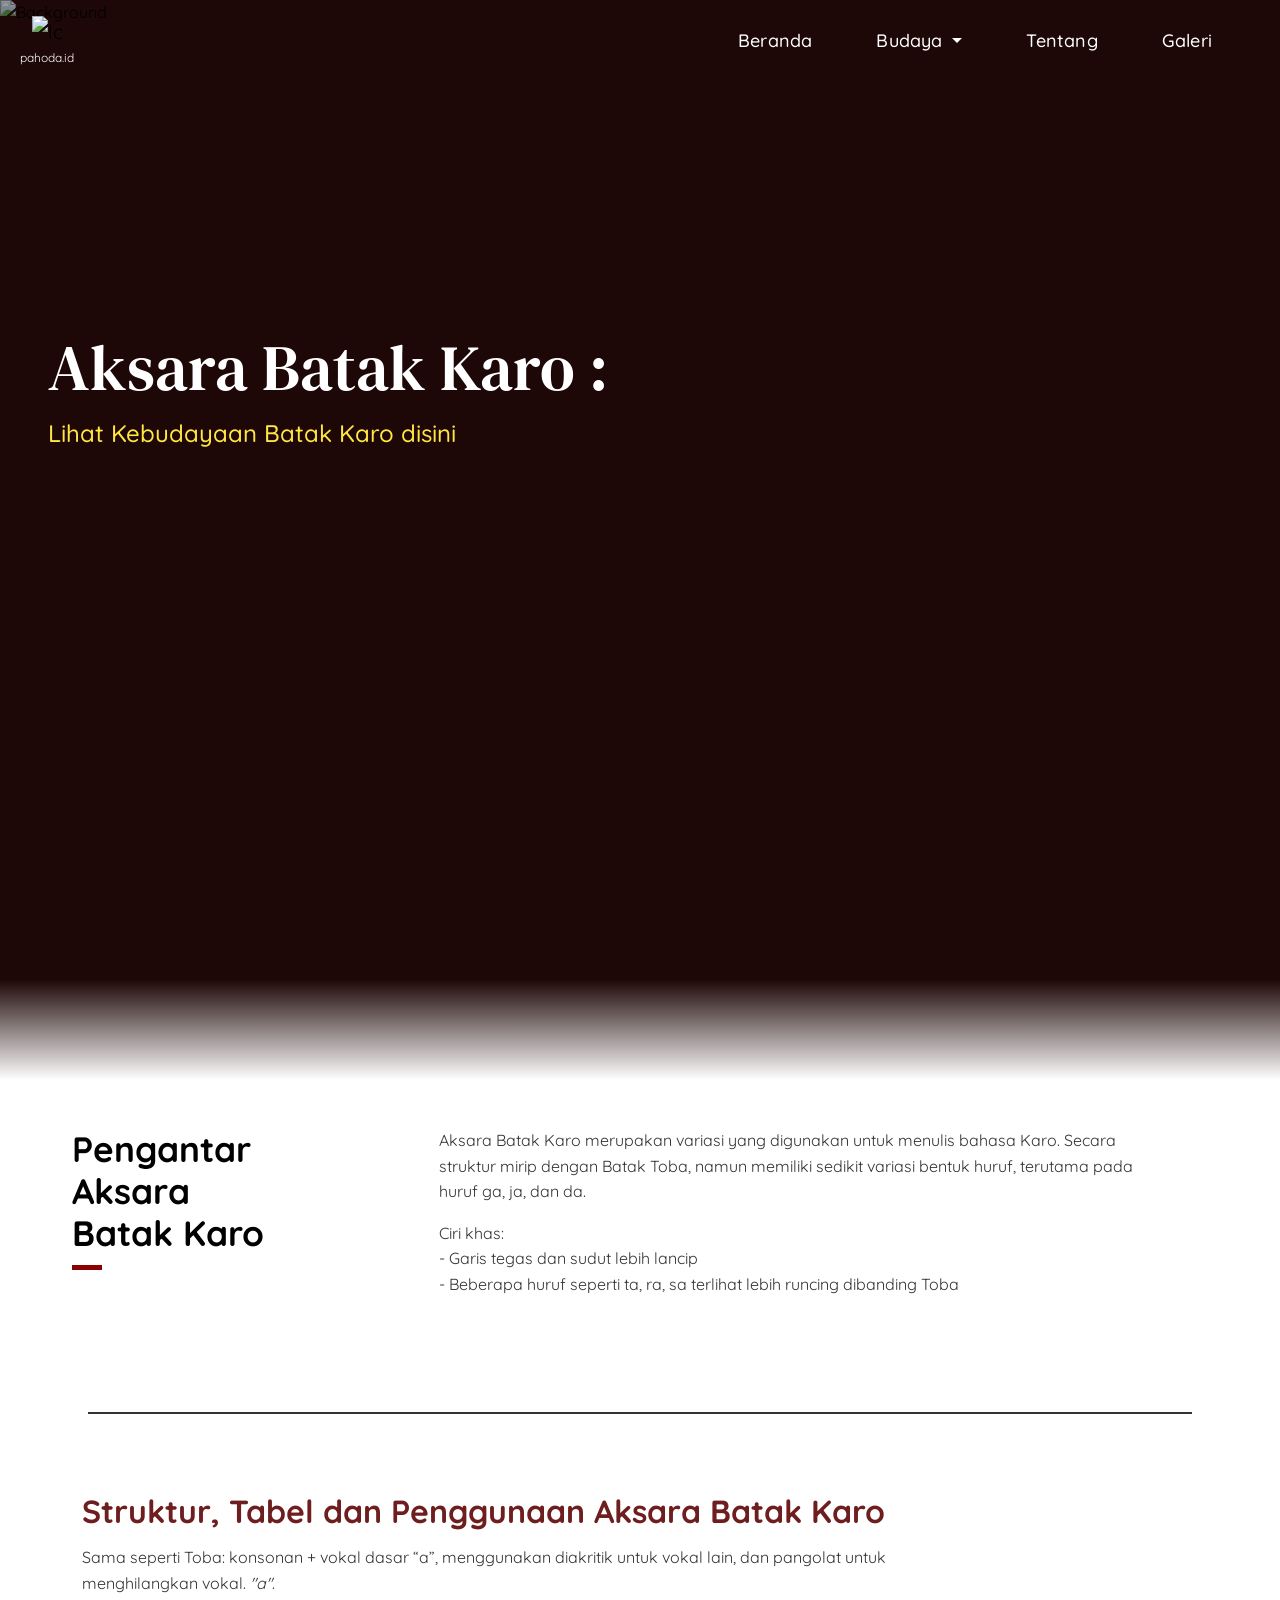
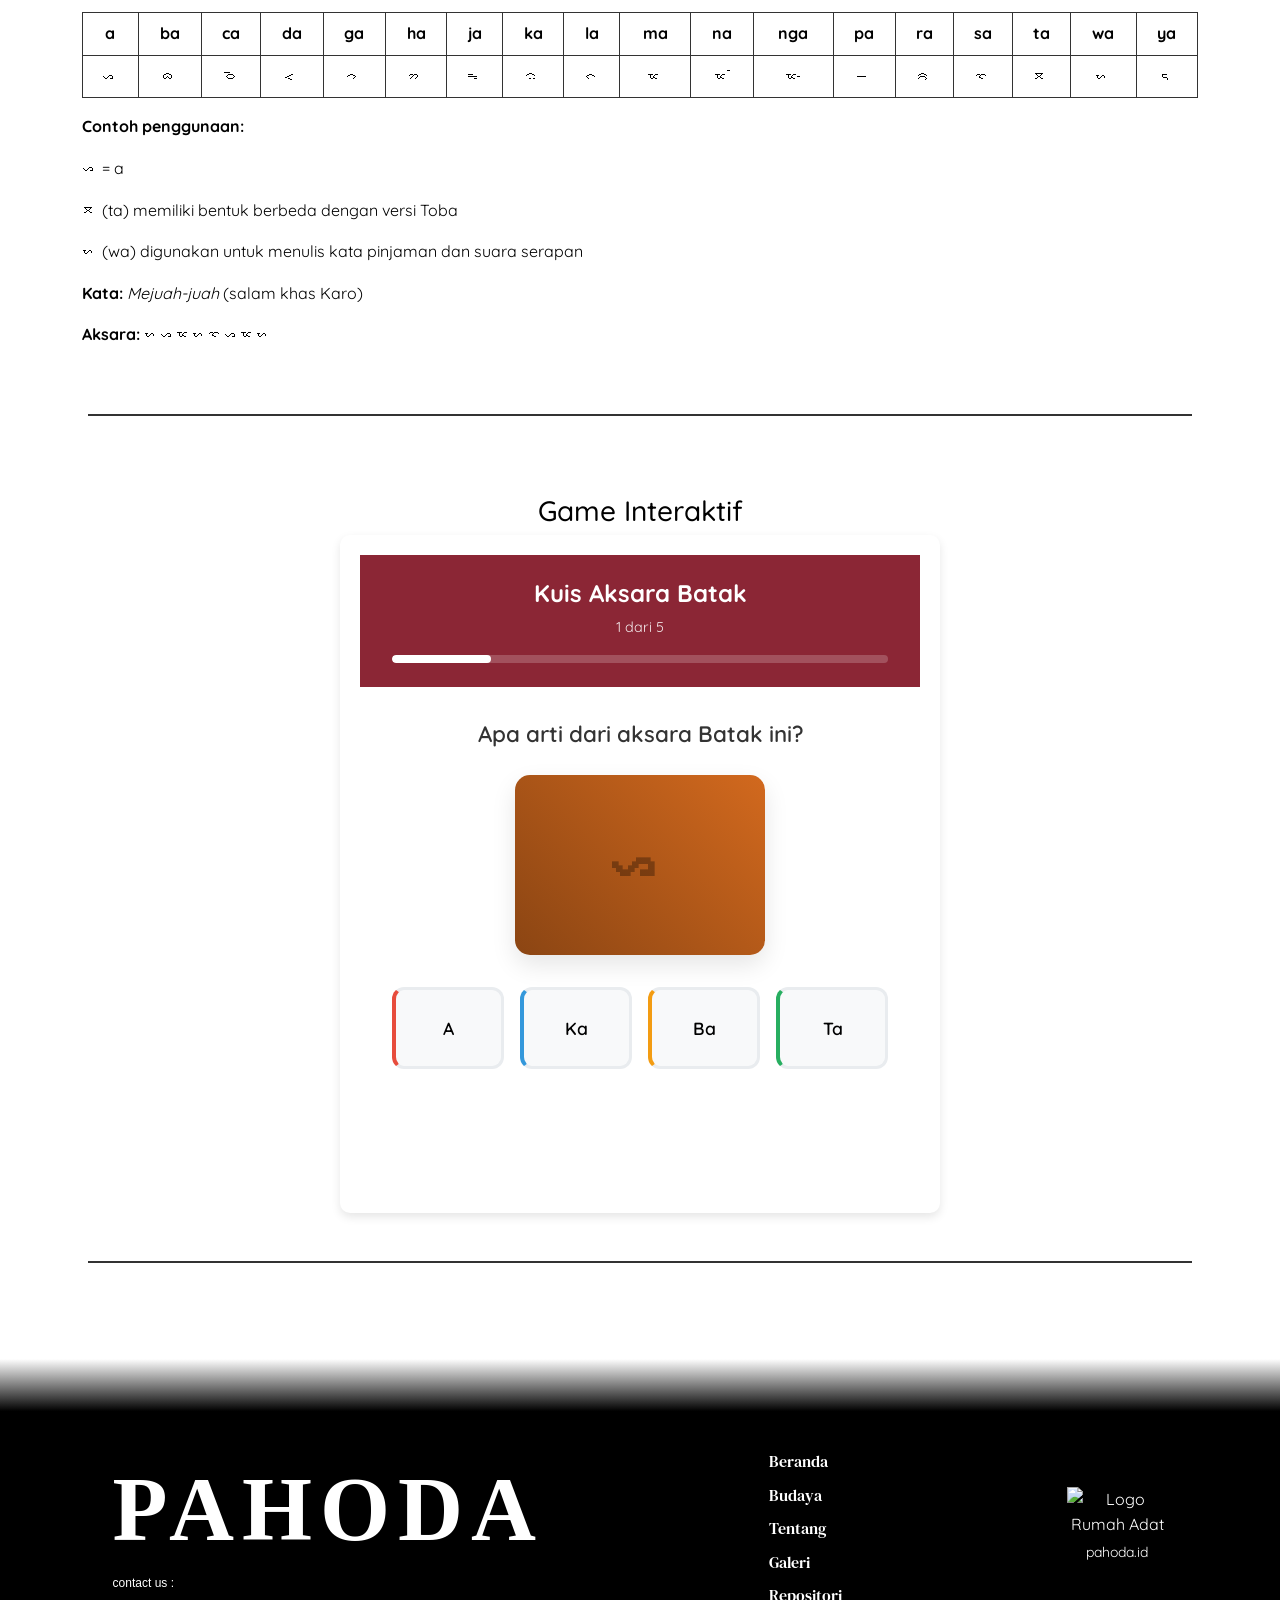
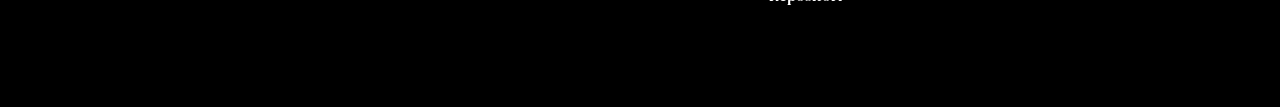
==== aksara_karo.html @ 334c70e6 "first time deploy" ====
<!DOCTYPE html>
<html lang="en">
<head>
    <meta charset="UTF-8">
    <meta name="viewport" content="width=device-width, initial-scale=1.0">
    <title>Document</title>
    <link
        href="https://fonts.googleapis.com/css2?family=DM+Serif+Display:wght@400&family=DM+Serif+Text:wght@400&family=Quicksand:wght@300;400;500;600;700&display=swap"
        rel="stylesheet">
    <link href="https://cdn.jsdelivr.net/npm/bootstrap@5.3.7/dist/css/bootstrap.min.css" rel="stylesheet"
        integrity="sha384-LN+7fdVzj6u52u30Kp6M/trliBMCMKTyK833zpbD+pXdCLuTusPj697FH4R/5mcr" crossorigin="anonymous">
    <link rel="stylesheet" href="https://cdn.jsdelivr.net/npm/bootstrap-icons@1.11.3/font/bootstrap-icons.css">        
    <link rel="stylesheet" href="css/aksara_karo.css" />
    <link rel="stylesheet" href="css/header.css" />
</head>
<body>
    
 <!-- HEADER -->
    <div class="header-section">
        <img src="assets/img/gede_karo.png" alt="Background" class="bg" />
    
        <nav class="navbar navbar-expand-lg fixed-top my-navbar">
            <div class="container-fluid">
                <a class="navbar-brand p-2 d-flex flex-column align-items-center" href="#">
                    <img src="assets/logo1.png" alt="logo" width="30px">
                    <span class="brand-text">pahoda.id</span>
                </a>
                <button class="navbar-toggler" type="button" data-bs-toggle="collapse" data-bs-target="#navbarNavDropdown"
                    aria-controls="navbarNavDropdown" aria-expanded="false" aria-label="Toggle navigation">
                    <span class="navbar-toggler-icon"></span>
                </button>
                <div class="justify-content-end collapse navbar-collapse" id="navbarNavDropdown">
                    <ul class="navbar-nav">
                        <li class="nav-item pe-5">
                            <a class="nav-link" aria-current="page" href="index.html">Beranda</a>
                        </li>
                        <li class="nav-item dropdown pe-5">
                            <a class="nav-link dropdown-toggle" href="#" role="button" data-bs-toggle="dropdown"
                                aria-expanded="false">
                                Budaya
                            </a>
                            <ul class="dropdown-menu">
                                <li><a class="dropdown-item" href="budaya_toba.html">Toba</a></li>
                                <li><a class="dropdown-item" href="#">Karo</a></li>
                                <li><a class="dropdown-item" href="#">Simalungun</a></li>
                                <li><a class="dropdown-item" href="#">Pakpak</a></li>
                                <li><a class="dropdown-item" href="#">Mandailing</a></li>
                            </ul>
                        </li>
                        <li class="nav-item pe-5">
                            <a href="tentang.html" class="nav-link">Tentang</a>
                        </li>
                        <li class="nav-item pe-5">
                            <a href="#" class="nav-link">Galeri</a>
                        </li>
                    </ul>
                </div>
            </div>
        </nav> 
    
        <div class="hero-content ps-5 ">
            <h1>Aksara Batak Karo :</h1>        
            <h4 class="pt-3" style="color: #FFE642;">
                Lihat Kebudayaan Batak Karo disini            </h4>
        </div>
        <div class="gradient-bottom"></div>
    </div>

    <!-- CONTENT -->
     <div class="content-wrapper">
        <!-- PENGANTAR -->
        <section class="batak-section py-5">
            <div class="batak-overlay"></div>
            <div class="container batak-content mx-5 px-4">
                <div class="row justify-content-center g-2">
                    <div class="col-md-4">
                        <h2 class="batak-title">
                        Pengantar<br>
                        Aksara<br>
                        Batak Karo
                        </h2>
                    </div>
                    <div class="col-md-8">
                        <p class="batak-text">
                        Aksara Batak Karo merupakan variasi yang digunakan untuk menulis bahasa Karo. Secara struktur mirip dengan Batak Toba, namun memiliki sedikit variasi bentuk huruf, terutama pada huruf ga, ja, dan da.                         </p>
                        <p class="batak-text">
                        Ciri khas:<br>
                        - Garis tegas dan sudut lebih lancip<br>
                        - Beberapa huruf seperti ta, ra, sa terlihat lebih runcing dibanding Toba                        </p>
                    </div>
                </div>
            </div>
        </section>

        <!--STRUKTUR-->
        <section class="section-batak">
        <div class="section-overlay"></div>
        <div class="container section-content">
            <div class="section-border pb-5"></div>
            <h2 class="section-title">Struktur, Tabel dan Penggunaan Aksara Batak Karo</h2>
            <p class="section-text">
            Sama seperti Toba: konsonan + vokal dasar “a”, menggunakan diakritik untuk vokal lain, dan pangolat untuk menghilangkan vokal. <em>"a"</em>. 
            </p>
            <div class="table-responsive">
        <table class="table table-bordered text-center align-middle mb-3 aksara-table">
            <tr>
            <th>a</th>
            <th>ba</th>
            <th>ca</th>
            <th>da</th>
            <th>ga</th>
            <th>ha</th>
            <th>ja</th>
            <th>ka</th>
            <th>la</th>
            <th>ma</th>
            <th>na</th>
            <th>nga</th>
            <th>pa</th>
            <th>ra</th>
            <th>sa</th>
            <th>ta</th>
            <th>wa</th>
            <th>ya</th>
            </tr>
            <tr>
            <td>ᯀ</td>
            <td>ᯅ</td>
            <td>ᯉ</td>
            <td>ᯑ</td>
            <td>ᯎ</td>
            <td>ᯂ</td>
            <td>ᯓ</td>
            <td>ᯃ</td>
            <td>ᯞ</td>
            <td>ᯔ</td>
            <td>ᯔᯰ</td>
            <td>ᯔ᯳</td>
            <td>ᯇ</td>
            <td>ᯒ</td>
            <td>ᯘ</td>
            <td>ᯖ</td>
            <td>ᯛ</td>
            <td>ᯍ</td>
            </tr>
        </table>
        </div>

        <!-- Keterangan -->
         <div class="col-md-7">
                    <p class="fw-bold">Contoh penggunaan:</p>
        <p>ᯀ = a</p>
        <p>ᯖ (ta) memiliki bentuk berbeda dengan versi Toba</p>
        <p>ᯛ (wa) digunakan untuk menulis kata pinjaman dan suara serapan</p>
        
        <p><strong>Kata:</strong> <em>Mejuah-juah</em> (salam khas Karo)</p>
        <p><strong>Aksara:</strong> ᯛᯀᯔᯛᯘᯀᯔᯛ</p>
    </div>
        </div>
        </section>

     <!-- QUIZ -->
                 <div class="container section-content">
        <div class="section-border pb-5"></div> 
        </div>
        <div>
            <h3 class="text-center">Game Interaktif</h3>
         </div>
         <div class="quiz-container">
        <!-- Quiz Header -->
        <div class="quiz-header">
            <h1 class="quiz-title">Kuis Aksara Batak</h1>
            <div class="question-counter">
                <span id="current-question">1</span> dari <span id="total-questions">5</span>
            </div>
            <div class="quiz-progress">
                <div class="progress-bar" id="progress-bar"></div>
            </div>
        </div>

        <!-- Quiz Content -->
        <div class="quiz-content" id="quiz-content">
            <div class="question-section">
                <h2 class="question-text" id="question-text">Apa arti dari aksara Batak ini?</h2>
                
                <div class="question-image" id="question-image">
                    <!-- Placeholder for Batak script image -->
                    <div class="script-placeholder" id="script-placeholder">ᯀ</div>
                    <!-- Replace with: <img src="path-to-script-image.jpg" alt="Batak Script"> -->
                </div>
            </div>

            <div class="answers-grid" id="answers-grid">
                <!-- Answer options will be populated by JavaScript -->
            </div>

            <div class="next-section" id="next-section">
                <button class="next-btn" id="next-btn">Pertanyaan Selanjutnya</button>
            </div>
        </div>

        <!-- Quiz Complete Screen -->
        <div class="quiz-complete" id="quiz-complete">
            <div class="complete-icon">🎉</div>
            <h2 class="complete-title">Kuis Selesai!</h2>
            <div class="final-score" id="final-score">Skor Anda: 0/5</div>
            <p>Terima kasih telah mengikuti kuis Aksara Batak!</p>
            <br>
            <button class="restart-btn" id="restart-btn">Mulai Lagi</button>
        </div>
    </div>
    <div class="container section-content pt-5">
        <div class="section-border pb-5"></div> 
        </div>
     </div>

     <!-- FOOTER -->
      <footer class="footer mt-5">
    <div class="footer-container">
        <div class="d-flex justify-content-around">
            <div class="footer-left align-self-center">
                <h1 class="footer-title">PAHODA</h1>
                <p class="footer-contact">contact us :</p>
            </div>
            <div class="footer-middle align-self-center">
                <a class="pb-2" href="#">Beranda</a>
                <a class="pb-2" href="#">Budaya</a>
                <a class="pb-2" href="#">Tentang</a>
                <a class="pb-2" href="#">Galeri</a>
                <a class="pb-2" href="#">Repositori</a>
            </div>
            <div class="footer-right align-self-center">
                <img src="assets/logo1.png" alt="Logo Rumah Adat">
                <p>pahoda.id</p>
            </div>
        </div>
    </div>
</footer>

   <script src="https://cdn.jsdelivr.net/npm/bootstrap@5.3.7/dist/js/bootstrap.bundle.min.js"
    integrity="sha384-ndDqU0Gzau9qJ1lfW4pNLlhNTkCfHzAVBReH9diLvGRem5+R9g2FzA8ZGN954O5Q"
    crossorigin="anonymous"></script>

        <script src="js/quiz_karo.js">
    </script>

<script>
    window.addEventListener("scroll", function () {
        const navbar = document.querySelector(".my-navbar");
        if (window.scrollY > 50) {
            navbar.classList.add("scrolled");
        } else {
            navbar.classList.remove("scrolled");
        }
    });

</script> 
</body>
</html>
---- css/aksara_karo.css ----
.batak-content {
      position: relative;
      z-index: 2;
    }

    .batak-title {
      font-weight: 700;
      font-size: 2.2rem;
      line-height: 1.2;
    }

    .batak-title::after {
      content: '';
      display: block;
      width: 30px;
      height: 5px;
      background-color: #8B0000; /* warna merah tua seperti contoh */
      margin-top: 10px;
    }

    .batak-text {
      font-size: 1rem;
      color: #333;
    }

    /* STRUKTUR */
    /* garis atas dengan jarak kiri-kanan */
    .section-border {
      border-top: 2px solid #333;
      max-width: 99%; /* jarak kiri-kanan */
      margin: 0 auto 30px auto; /* tengah + jarak bawah */
    }

    .section-content {
      position: relative;
      z-index: 2;
    }

    .section-title {
      font-weight: 700;
      font-size: 2rem;
      color: #6E1E1E;
      margin-bottom: 15px;
    }

    .section-text {
      font-size: 1rem;
      color: #333;
      max-width: 900px;
    }

    /* TABEL */
    .section-batak {
      position: relative;
      padding: 50px 0;
    }

    .section-content {
      position: relative;
      z-index: 2;
    }

    .tabel-title {
    display: flex;
    align-items: center;
    font-weight: bold;
    }

    .tabel-title::after {
    content: "";
    flex: 1; /* memanjang */
    height: 2px; /* tebal garis */
    background-color: black; /* warna garis */
    margin-left: 10px; /* jarak teks ke garis */
    }

    .aksara-card {
      background: white;
      border-radius: 8px;
      box-shadow: 0 2px 10px rgba(0,0,0,0.1);
      padding: 20px;
    }

    .table td, .table th {
      vertical-align: middle;
      text-align: center;
      border: 1px solid #333;
    }

    .table thead th {
      background-color: #f8f9fa;
      font-weight: 700;
    }

    .example-text {
      margin-top: 15px;
    }

    /* QUIZ */

    .quiz-container {
    max-width: 600px; /* biar nggak terlalu melebar */
    margin: 0 auto;   /* center horizontal */
    background: #fff; /* opsional */
    padding: 20px;
    border-radius: 10px;
    box-shadow: 0 4px 10px rgba(0,0,0,0.1);
    }

        /* Quiz Header */
        .quiz-header {
            background: #8B2635;
            color: white;
            padding: 1.5rem 2rem;
            text-align: center;
            position: relative;
        }

        .quiz-title {
            font-size: 1.5rem;
            font-weight: bold;
            margin-bottom: 0.5rem;
        }

        .quiz-progress {
            background: rgba(255, 255, 255, 0.2);
            height: 8px;
            border-radius: 4px;
            overflow: hidden;
            margin-top: 1rem;
        }

        .progress-bar {
            background: white;
            height: 100%;
            border-radius: 4px;
            transition: width 0.3s ease;
            width: 0%;
        }

        .question-counter {
            font-size: 0.9rem;
            opacity: 0.9;
        }

        /* Quiz Content */
        .quiz-content {
            padding: 2rem;
        }

        .question-section {
            text-align: center;
            margin-bottom: 2rem;
        }

        .question-text {
            font-size: 1.4rem;
            font-weight: 600;
            color: #333;
            margin-bottom: 1.5rem;
            line-height: 1.4;
        }

        .question-image {
            width: 250px;
            height: 180px;
            margin: 0 auto 2rem;
            border-radius: 15px;
            overflow: hidden;
            box-shadow: 0 10px 25px rgba(0, 0, 0, 0.1);
            background: linear-gradient(45deg, #8B4513, #D2691E);
            display: flex;
            align-items: center;
            justify-content: center;
            position: relative;
        }

        .question-image img {
            width: 100%;
            height: 100%;
            object-fit: cover;
        }

        /* Placeholder for Batak script */
        .script-placeholder {
            font-size: 4rem;
            color: rgba(0, 0, 0, 0.3);
            font-weight: bold;
        }

        /* Answer Options - HORIZONTAL LAYOUT LIKE QUIZIZZ */
        .answers-grid {
            display: grid;
            grid-template-columns: repeat(4, 1fr);
            gap: 1rem;
            margin-bottom: 2rem;
            max-width: 800px;
            margin-left: auto;
            margin-right: auto;
        }

        .answer-option {
            background: #f8f9fa;
            border: 3px solid #e9ecef;
            border-radius: 12px;
            padding: 1.5rem 1rem;
            font-size: 1.1rem;
            font-weight: 600;
            cursor: pointer;
            transition: all 0.3s ease;
            text-align: center;
            position: relative;
            overflow: hidden;
            min-height: 80px;
            display: flex;
            align-items: center;
            justify-content: center;
        }

        .answer-option:hover {
            border-color: #8B2635;
            background: #f1f3f4;
            transform: translateY(-3px);
            box-shadow: 0 8px 20px rgba(0, 0, 0, 0.15);
        }

        .answer-option.correct {
            background: #d4edda;
            border-color: #28a745;
            color: #155724;
            animation: correctPulse 0.6s ease;
        }

        .answer-option.incorrect {
            background: #f8d7da;
            border-color: #dc3545;
            color: #721c24;
            animation: incorrectShake 0.6s ease;
        }

        .answer-option.disabled {
            cursor: not-allowed;
        }

        /* Animations */
        @keyframes correctPulse {
            0% { transform: scale(1); }
            50% { transform: scale(1.05); }
            100% { transform: scale(1); }
        }

        @keyframes incorrectShake {
            0%, 100% { transform: translateX(0); }
            25% { transform: translateX(-5px); }
            75% { transform: translateX(5px); }
        }

        /* Result Icons */
        .result-icon {
            position: absolute;
            top: 8px;
            right: 12px;
            font-size: 1.5rem;
            opacity: 0;
            transition: opacity 0.3s ease;
        }

        .answer-option.correct .result-icon,
        .answer-option.incorrect .result-icon {
            opacity: 1;
        }

        /* Next Button */
        .next-section {
            text-align: center;
            opacity: 0;
            transition: opacity 0.3s ease;
        }

        .next-section.show {
            opacity: 1;
        }

        .next-btn {
            background: #8B2635;
            color: white;
            border: none;
            padding: 1rem 2.5rem;
            border-radius: 25px;
            font-size: 1.1rem;
            font-weight: 600;
            cursor: pointer;
            transition: all 0.3s ease;
        }

        .next-btn:hover {
            background: #6B1E2A;
            transform: translateY(-2px);
            box-shadow: 0 5px 15px rgba(139, 38, 53, 0.3);
        }

        /* Quiz Complete */
        .quiz-complete {
            text-align: center;
            padding: 2rem;
            display: none;
        }

        .quiz-complete.show {
            display: block;
        }

        .complete-icon {
            font-size: 4rem;
            margin-bottom: 1rem;
        }

        .complete-title {
            font-size: 2rem;
            font-weight: bold;
            color: #333;
            margin-bottom: 1rem;
        }

        .final-score {
            font-size: 1.5rem;
            color: #8B2635;
            font-weight: 600;
            margin-bottom: 2rem;
        }

        .restart-btn {
            background: #28a745;
            color: white;
            border: none;
            padding: 1rem 2rem;
            border-radius: 25px;
            font-size: 1rem;
            font-weight: 600;
            cursor: pointer;
            transition: all 0.3s ease;
        }

        .restart-btn:hover {
            background: #218838;
            transform: translateY(-2px);
        }

        /* Responsive Design */
        @media (max-width: 768px) {
            .quiz-container {
                margin: 1rem;
            }

            .quiz-content {
                padding: 1.5rem;
            }

            /* Stack answers vertically on mobile */
            .answers-grid {
                grid-template-columns: repeat(2, 1fr);
                gap: 0.8rem;
            }

            .question-text {
                font-size: 1.2rem;
            }

            .answer-option {
                padding: 1.2rem 0.8rem;
                font-size: 1rem;
                min-height: 70px;
            }

            .question-image {
                width: 200px;
                height: 150px;
            }

            .script-placeholder {
                font-size: 3rem;
            }
        }

        @media (max-width: 480px) {
            /* Single column on very small screens */
            .answers-grid {
                grid-template-columns: 1fr;
                gap: 0.8rem;
            }

            .answer-option {
                min-height: 60px;
                padding: 1rem;
            }

            .question-image {
                width: 180px;
                height: 130px;
            }

            .script-placeholder {
                font-size: 2.5rem;
            }
        }

        /* Animation for question transitions */
        .quiz-content.fade-out {
            opacity: 0;
            transform: translateX(-20px);
            transition: all 0.3s ease;
        }

        .quiz-content.fade-in {
            opacity: 1;
            transform: translateX(0);
            transition: all 0.3s ease;
        }

        /* Quizizz-style color coding for options */
        .answer-option:nth-child(1) {
            border-left: 4px solid #e74c3c;
        }

        .answer-option:nth-child(2) {
            border-left: 4px solid #3498db;
        }

        .answer-option:nth-child(3) {
            border-left: 4px solid #f39c12;
        }

        .answer-option:nth-child(4) {
            border-left: 4px solid #27ae60;
        }

        .answer-option:nth-child(1):hover {
            border-left-color: #c0392b;
        }

        .answer-option:nth-child(2):hover {
            border-left-color: #2980b9;
        }

        .answer-option:nth-child(3):hover {
            border-left-color: #e67e22;
        }

        .answer-option:nth-child(4):hover {
            border-left-color: #229954;
        }
---- css/header.css ----
:root {
	--black: #000000;
	--white: #ffffff;
	--gold: #ffe541;
	--dark-brown: #320b0b;
	--red-brown: #520000;
	--font-serif-display: "DM Serif Display", serif;
	--font-serif-text: "DM Serif Text", serif;
	--font-quicksand: "Quicksand", sans-serif;
}

* {
	box-sizing: border-box;
}

body {
	margin: 0;
	font-family: var(--font-quicksand);
	/* background-color: var(--white); */
	color: var(--black);
	line-height: 1.6;
}

.content-wrapper {
	position: relative;
}

.content-wrapper::before {
	content: "";
	position: absolute;
	inset: 0; /* top:0, right:0, bottom:0, left:0 */
	background-image: url("/assets/img/3.jpg");
	background-repeat: repeat; /* biar motifnya nyambung */
	background-size: auto; /* atau 'contain' kalau mau skalanya fix */
	opacity: 0.08; /* transparansi */
	z-index: -1; /* di bawah konten */
}

/* HEADER SECTION */
.header-section {
	position: relative;
	width: 100%;
	height: 120vh;
	background-color: var(--dark-brown);
	overflow: hidden;
}

.header-section img.bg {
	position: absolute;
	inset: 0;
	width: 100%;
	height: 100%;
	object-fit: cover;
	z-index: 0;
}

/* Overlay hitam transparan */
.header-section::after {
	content: "";
	position: absolute;
	inset: 0;
	background: rgba(0, 0, 0, 0.4); /* 0.4 = agak gelap */
	z-index: 1;
}

.my-navbar {
	background-color: transparent;
	transition: background-color 0.3s ease, backdrop-filter 0.3s ease;
}

.my-navbar.scrolled {
	background-color: rgba(74, 43, 30, 0.7); /* putih transparan */
	backdrop-filter: blur(10px); /* efek blur belakang */
	-webkit-backdrop-filter: blur(10px); /* untuk Safari */
	box-shadow: 0 2px 5px rgba(0, 0, 0, 0.1);
}

.brand-text {
	font-size: 12px;
	color: white;
}

.navbar-nav .nav-link {
	color: white;
	font-size: 18px;
	font-family: var(--font-quicksand);
	font-weight: 500;
	cursor: pointer;
	text-decoration: none;
	letter-spacing: 0.2px;
	transition: opacity 0.3s ease;
}

.my-navbar.scrolled .nav-link {
	color: white;
}

.nav-link:hover {
	opacity: 0.8;
}

.my-navbar .nav-link:focus,
.my-navbar .nav-link:active,
.my-navbar .nav-link.show {
	color: white !important;
}

.hero-content {
	position: absolute;
	top: 37vh;
	z-index: 2;
	color: white;
	max-width: 700px;
}

.hero-content h1 {
	font-size: 64px;
	font-family: var(--font-serif-text);
	font-weight: 400;
	margin: 0;
	line-height: 1.1;
}

.hero-content h2 {
	font-size: 32px;
	font-family: var(--font-serif-text);
	font-weight: 400;
	color: white;
	margin: 16px 0 24px 0;
	line-height: 1.2;
}

.hero-description {
	font-size: 14px;
	font-family: var(--font-quicksand);
	font-weight: 400;
	line-height: 1.7;
	margin: 0;
	opacity: 0.95;
}

.gradient-bottom {
	position: absolute;
	bottom: 0;
	left: 0;
	width: 100%;
	height: 100px;
	background: linear-gradient(to bottom, rgba(255, 255, 255, 0) 0%, white 100%);
	z-index: 2; /* pastikan di atas gambar */
}

/* FOOTER SECTION */
.footer {
	background: linear-gradient(to bottom, #ffffff 0%, #000000 15%);
	padding: 40px 0;
}

.footer-container {
	/* display: flex;
  justify-content: space-between;
  align-items: flex-start;
  max-width: 1000px; */
	margin: auto;
	padding: 50px 0;
	color: white;
}

.footer-left {
	text-align: left;
}

.footer-title {
	font-size: 90px;
	font-family: "Times New Roman", serif;
	font-weight: bold;
	letter-spacing: 8px;
	margin: 0 0 10px;
}

.footer-contact {
	font-size: 12px;
	font-family: Arial, sans-serif;
}

.footer-middle {
	display: flex;
	flex-direction: column;
	/* gap: 10px; */
}

.footer-middle a {
	color: white;
	text-decoration: none;
	font-family: var(--font-serif-text), sans-serif;
}

.footer-middle a:hover {
	text-decoration: underline;
}

.footer-right {
	text-align: center;
}

.footer-right img {
	max-width: 100px;
	width: 100%;
	display: block;
	margin: auto;
}

.footer-right p {
	margin-top: 3px;
	font-size: 14px;
}
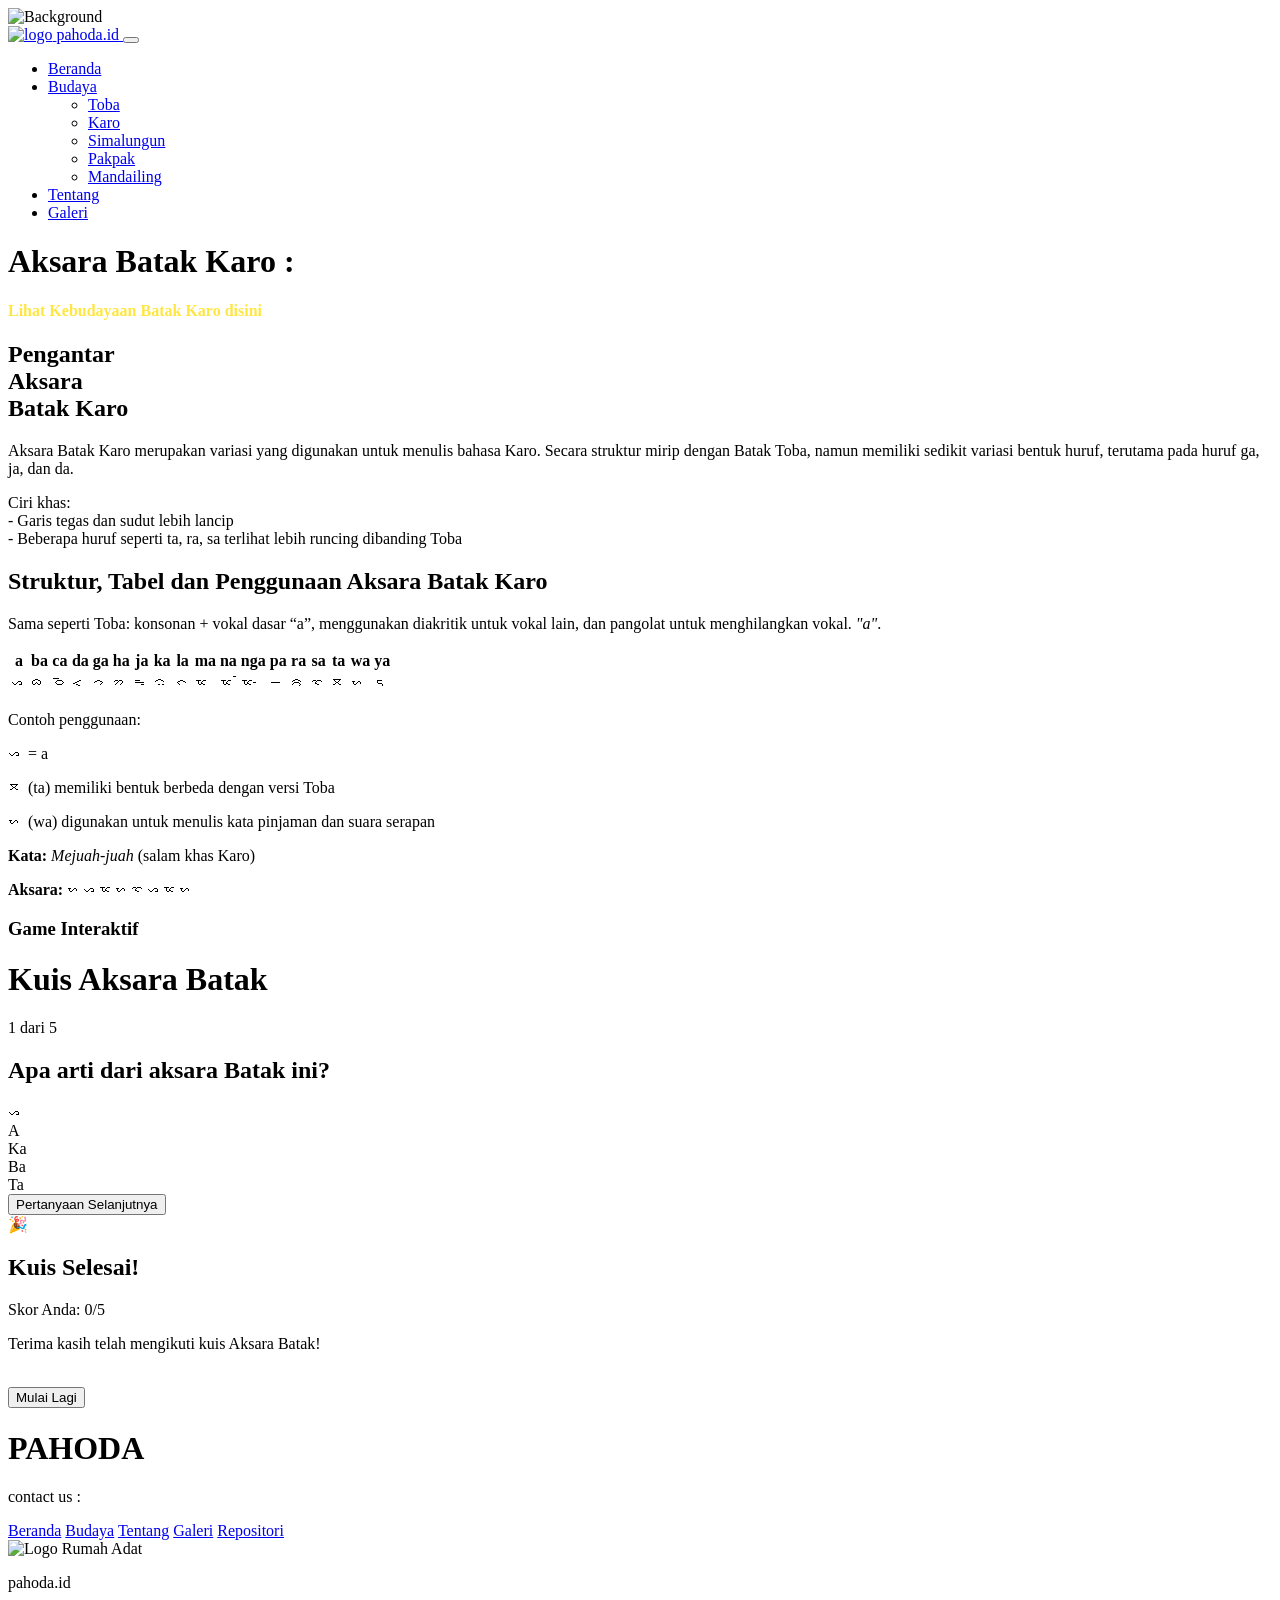
==== commit 5590f6ba: "mmmm" ====
--- a/aksara_karo.html
+++ b/aksara_karo.html
@@ -5,24 +5,24 @@
     <meta name="viewport" content="width=device-width, initial-scale=1.0">
     <title>Document</title>
     <link
-        href="https://fonts.googleapis.com/css2?family=DM+Serif+Display:wght@400&family=DM+Serif+Text:wght@400&family=Quicksand:wght@300;400;500;600;700&display=swap"
+        href="https://fonts.googleapis.com/./css2?family=DM+Serif+Display:wght@400&family=DM+Serif+Text:wght@400&family=Quicksand:wght@300;400;500;600;700&display=swap"
         rel="stylesheet">
-    <link href="https://cdn.jsdelivr.net/npm/bootstrap@5.3.7/dist/css/bootstrap.min.css" rel="stylesheet"
+    <link href="https://cdn.jsdelivr.net/npm/bootstrap@5.3.7/dist/./css/bootstrap.min/css" rel="stylesheet"
         integrity="sha384-LN+7fdVzj6u52u30Kp6M/trliBMCMKTyK833zpbD+pXdCLuTusPj697FH4R/5mcr" crossorigin="anonymous">
-    <link rel="stylesheet" href="https://cdn.jsdelivr.net/npm/bootstrap-icons@1.11.3/font/bootstrap-icons.css">        
-    <link rel="stylesheet" href="css/aksara_karo.css" />
-    <link rel="stylesheet" href="css/header.css" />
+    <link rel="stylesheet" href="https://cdn.jsdelivr.net/npm/bootstrap-icons@1.11.3/font/bootstrap-icons/css">        
+    <link rel="stylesheet" href="./css/aksara_karo/css" />
+    <link rel="stylesheet" href="./css/header/css" />
 </head>
 <body>
     
  <!-- HEADER -->
     <div class="header-section">
-        <img src="assets/img/gede_karo.png" alt="Background" class="bg" />
+        <img src="./assets/img/gede_karo.png" alt="Background" class="bg" />
     
         <nav class="navbar navbar-expand-lg fixed-top my-navbar">
             <div class="container-fluid">
                 <a class="navbar-brand p-2 d-flex flex-column align-items-center" href="#">
-                    <img src="assets/logo1.png" alt="logo" width="30px">
+                    <img src="./assets/logo1.png" alt="logo" width="30px">
                     <span class="brand-text">pahoda.id</span>
                 </a>
                 <button class="navbar-toggler" type="button" data-bs-toggle="collapse" data-bs-target="#navbarNavDropdown"
@@ -230,7 +230,7 @@
                 <a class="pb-2" href="#">Repositori</a>
             </div>
             <div class="footer-right align-self-center">
-                <img src="assets/logo1.png" alt="Logo Rumah Adat">
+                <img src="././assets/logo1.png" alt="Logo Rumah Adat">
                 <p>pahoda.id</p>
             </div>
         </div>
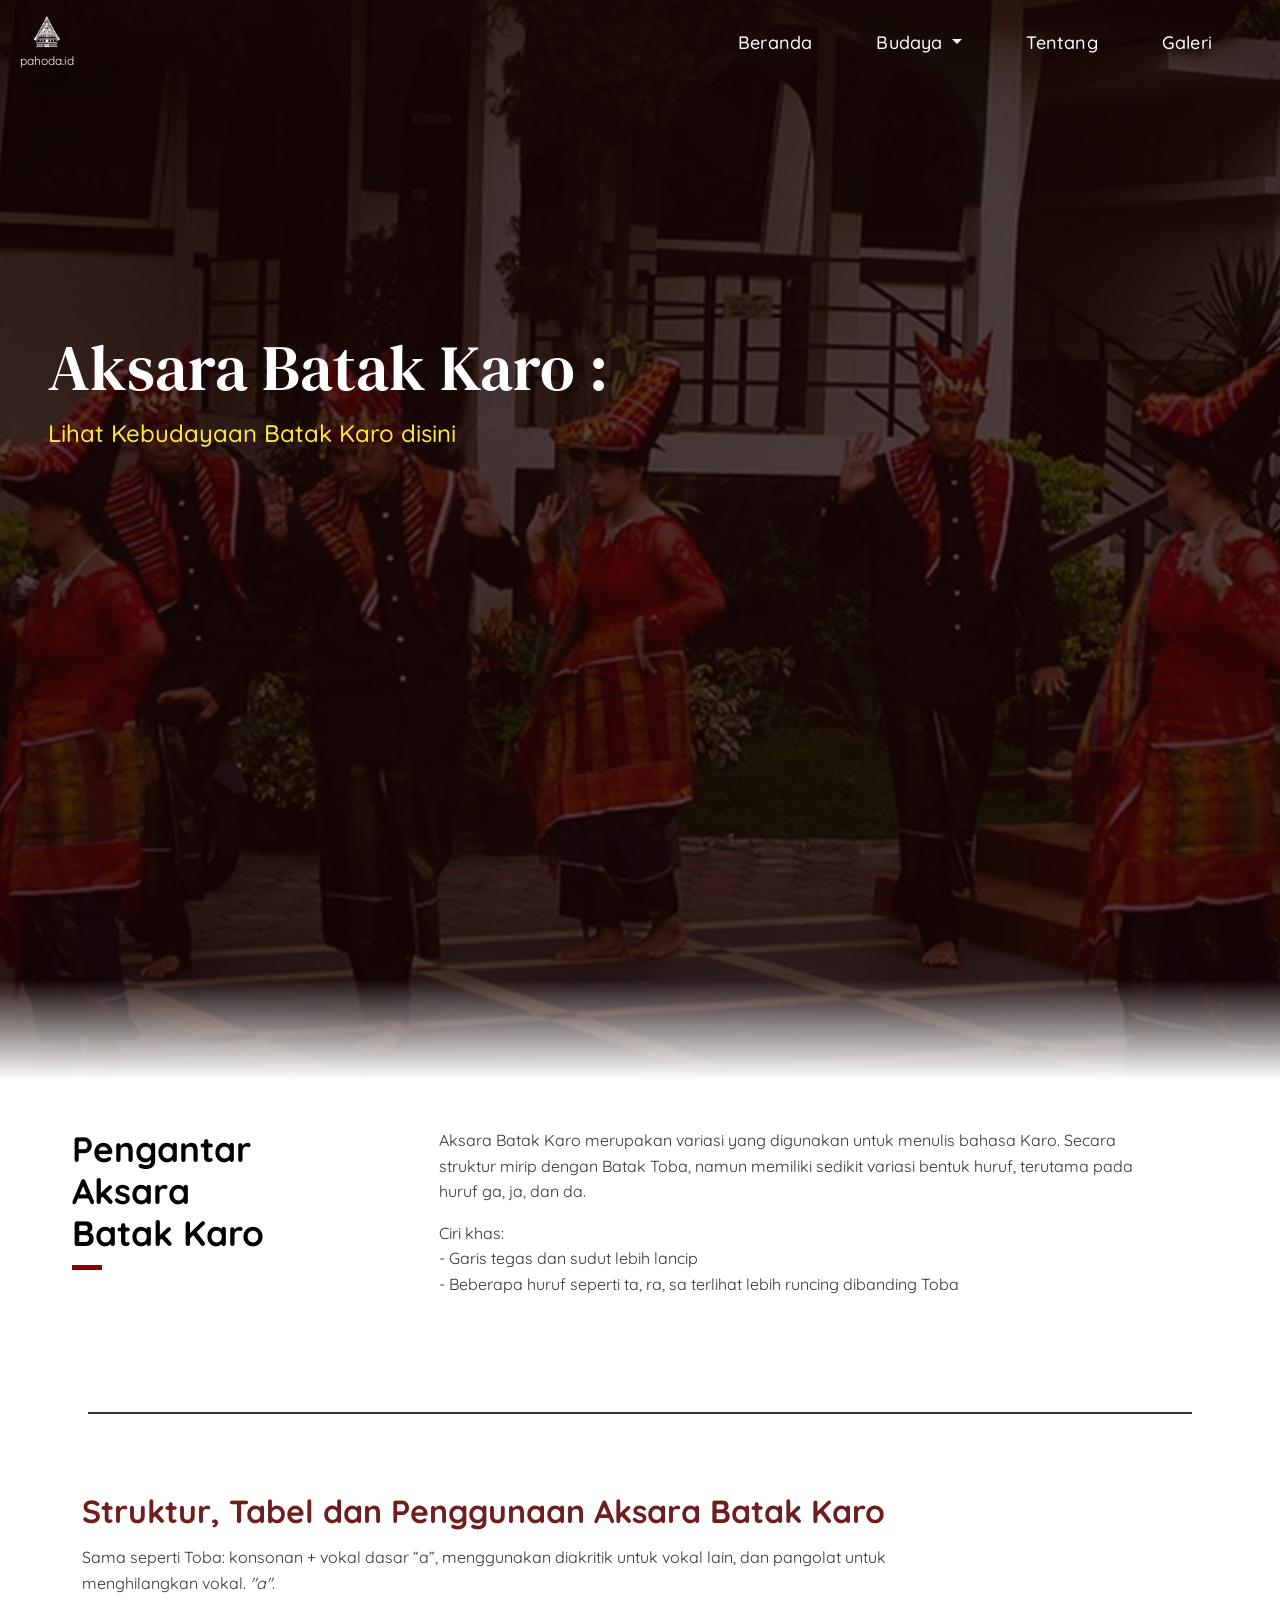
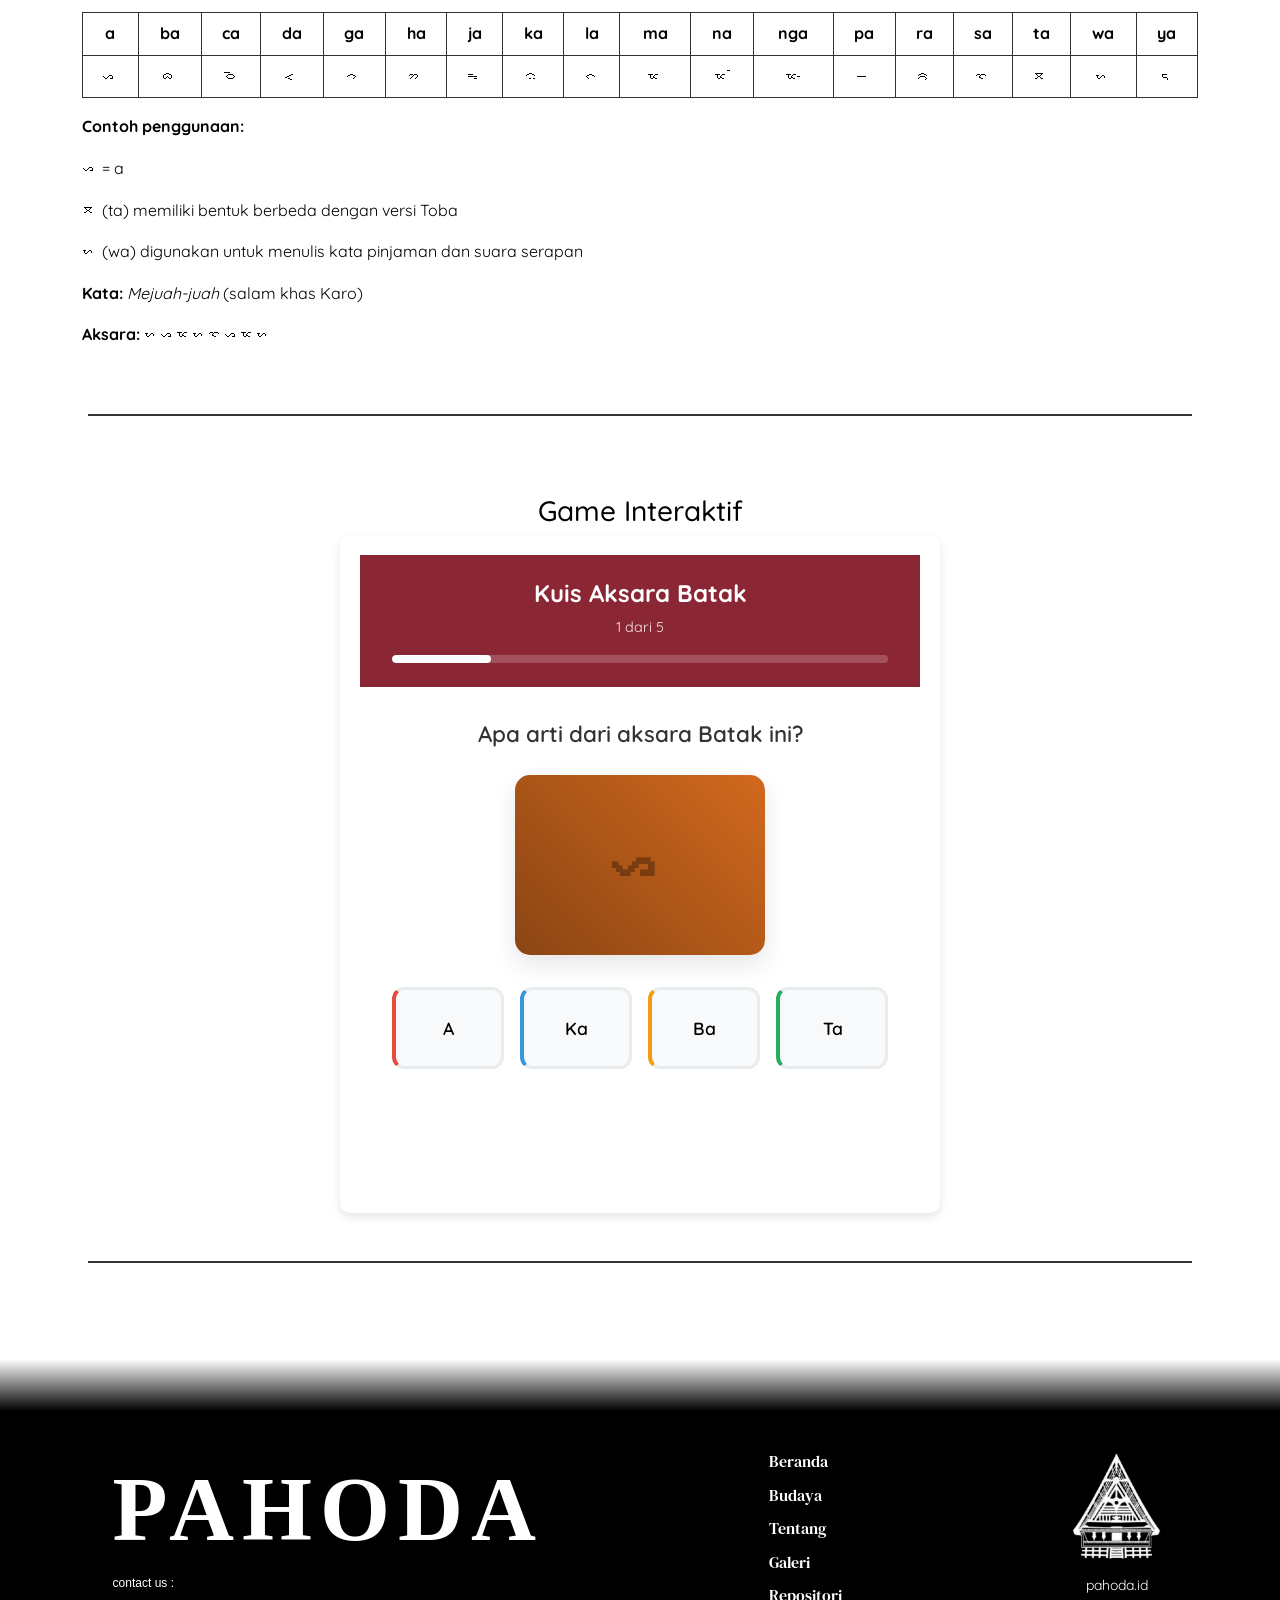
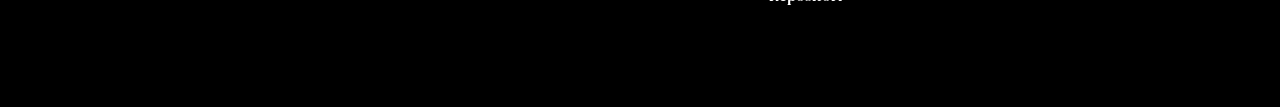
==== commit 5c72c2ff: "deppresion i guess" ====
--- a/aksara_karo.html
+++ b/aksara_karo.html
@@ -5,24 +5,24 @@
     <meta name="viewport" content="width=device-width, initial-scale=1.0">
     <title>Document</title>
     <link
-        href="https://fonts.googleapis.com/./css2?family=DM+Serif+Display:wght@400&family=DM+Serif+Text:wght@400&family=Quicksand:wght@300;400;500;600;700&display=swap"
+        href="https://fonts.googleapis.com/css2?family=DM+Serif+Display:wght@400&family=DM+Serif+Text:wght@400&family=Quicksand:wght@300;400;500;600;700&display=swap"
         rel="stylesheet">
-    <link href="https://cdn.jsdelivr.net/npm/bootstrap@5.3.7/dist/./css/bootstrap.min/css" rel="stylesheet"
+    <link href="https://cdn.jsdelivr.net/npm/bootstrap@5.3.7/dist/css/bootstrap.min.css" rel="stylesheet"
         integrity="sha384-LN+7fdVzj6u52u30Kp6M/trliBMCMKTyK833zpbD+pXdCLuTusPj697FH4R/5mcr" crossorigin="anonymous">
-    <link rel="stylesheet" href="https://cdn.jsdelivr.net/npm/bootstrap-icons@1.11.3/font/bootstrap-icons/css">        
-    <link rel="stylesheet" href="./css/aksara_karo/css" />
-    <link rel="stylesheet" href="./css/header/css" />
+    <link rel="stylesheet" href="https://cdn.jsdelivr.net/npm/bootstrap-icons@1.11.3/font/bootstrap-icons.css">        
+    <link rel="stylesheet" href="css/aksara_karo.css" />
+    <link rel="stylesheet" href="css/header.css" />
 </head>
 <body>
     
  <!-- HEADER -->
     <div class="header-section">
-        <img src="./assets/img/gede_karo.png" alt="Background" class="bg" />
+        <img src="./ASSETS/img/gede_karo.png" alt="Background" class="bg" />
     
         <nav class="navbar navbar-expand-lg fixed-top my-navbar">
             <div class="container-fluid">
                 <a class="navbar-brand p-2 d-flex flex-column align-items-center" href="#">
-                    <img src="./assets/logo1.png" alt="logo" width="30px">
+                    <img src="./ASSETS/logo1.png" alt="logo" width="30px">
                     <span class="brand-text">pahoda.id</span>
                 </a>
                 <button class="navbar-toggler" type="button" data-bs-toggle="collapse" data-bs-target="#navbarNavDropdown"
@@ -230,7 +230,7 @@
                 <a class="pb-2" href="#">Repositori</a>
             </div>
             <div class="footer-right align-self-center">
-                <img src="././assets/logo1.png" alt="Logo Rumah Adat">
+                <img src="./ASSETS/logo1.png" alt="Logo Rumah Adat">
                 <p>pahoda.id</p>
             </div>
         </div>
--- a/css/aksara_karo.css
+++ b/css/aksara_karo.css
@@ -0,0 +1,451 @@
+    .batak-content {
+      position: relative;
+      z-index: 2;
+    }
+
+    .batak-title {
+      font-weight: 700;
+      font-size: 2.2rem;
+      line-height: 1.2;
+    }
+
+    .batak-title::after {
+      content: '';
+      display: block;
+      width: 30px;
+      height: 5px;
+      background-color: #8B0000; /* warna merah tua seperti contoh */
+      margin-top: 10px;
+    }
+
+    .batak-text {
+      font-size: 1rem;
+      color: #333;
+    }
+
+    /* STRUKTUR */
+    /* garis atas dengan jarak kiri-kanan */
+    .section-border {
+      border-top: 2px solid #333;
+      max-width: 99%; /* jarak kiri-kanan */
+      margin: 0 auto 30px auto; /* tengah + jarak bawah */
+    }
+
+    .section-content {
+      position: relative;
+      z-index: 2;
+    }
+
+    .section-title {
+      font-weight: 700;
+      font-size: 2rem;
+      color: #6E1E1E;
+      margin-bottom: 15px;
+    }
+
+    .section-text {
+      font-size: 1rem;
+      color: #333;
+      max-width: 900px;
+    }
+
+    /* TABEL */
+    .section-batak {
+      position: relative;
+      padding: 50px 0;
+    }
+
+    .section-content {
+      position: relative;
+      z-index: 2;
+    }
+
+    .tabel-title {
+    display: flex;
+    align-items: center;
+    font-weight: bold;
+    }
+
+    .tabel-title::after {
+    content: "";
+    flex: 1; /* memanjang */
+    height: 2px; /* tebal garis */
+    background-color: black; /* warna garis */
+    margin-left: 10px; /* jarak teks ke garis */
+    }
+
+    .aksara-card {
+      background: white;
+      border-radius: 8px;
+      box-shadow: 0 2px 10px rgba(0,0,0,0.1);
+      padding: 20px;
+    }
+
+    .table td, .table th {
+      vertical-align: middle;
+      text-align: center;
+      border: 1px solid #333;
+    }
+
+    .table thead th {
+      background-color: #f8f9fa;
+      font-weight: 700;
+    }
+
+    .example-text {
+      margin-top: 15px;
+    }
+
+    /* QUIZ */
+
+    .quiz-container {
+    max-width: 600px; /* biar nggak terlalu melebar */
+    margin: 0 auto;   /* center horizontal */
+    background: #fff; /* opsional */
+    padding: 20px;
+    border-radius: 10px;
+    box-shadow: 0 4px 10px rgba(0,0,0,0.1);
+    }
+
+        /* Quiz Header */
+        .quiz-header {
+            background: #8B2635;
+            color: white;
+            padding: 1.5rem 2rem;
+            text-align: center;
+            position: relative;
+        }
+
+        .quiz-title {
+            font-size: 1.5rem;
+            font-weight: bold;
+            margin-bottom: 0.5rem;
+        }
+
+        .quiz-progress {
+            background: rgba(255, 255, 255, 0.2);
+            height: 8px;
+            border-radius: 4px;
+            overflow: hidden;
+            margin-top: 1rem;
+        }
+
+        .progress-bar {
+            background: white;
+            height: 100%;
+            border-radius: 4px;
+            transition: width 0.3s ease;
+            width: 0%;
+        }
+
+        .question-counter {
+            font-size: 0.9rem;
+            opacity: 0.9;
+        }
+
+        /* Quiz Content */
+        .quiz-content {
+            padding: 2rem;
+        }
+
+        .question-section {
+            text-align: center;
+            margin-bottom: 2rem;
+        }
+
+        .question-text {
+            font-size: 1.4rem;
+            font-weight: 600;
+            color: #333;
+            margin-bottom: 1.5rem;
+            line-height: 1.4;
+        }
+
+        .question-image {
+            width: 250px;
+            height: 180px;
+            margin: 0 auto 2rem;
+            border-radius: 15px;
+            overflow: hidden;
+            box-shadow: 0 10px 25px rgba(0, 0, 0, 0.1);
+            background: linear-gradient(45deg, #8B4513, #D2691E);
+            display: flex;
+            align-items: center;
+            justify-content: center;
+            position: relative;
+        }
+
+        .question-image img {
+            width: 100%;
+            height: 100%;
+            object-fit: cover;
+        }
+
+        /* Placeholder for Batak script */
+        .script-placeholder {
+            font-size: 4rem;
+            color: rgba(0, 0, 0, 0.3);
+            font-weight: bold;
+        }
+
+        /* Answer Options - HORIZONTAL LAYOUT LIKE QUIZIZZ */
+        .answers-grid {
+            display: grid;
+            grid-template-columns: repeat(4, 1fr);
+            gap: 1rem;
+            margin-bottom: 2rem;
+            max-width: 800px;
+            margin-left: auto;
+            margin-right: auto;
+        }
+
+        .answer-option {
+            background: #f8f9fa;
+            border: 3px solid #e9ecef;
+            border-radius: 12px;
+            padding: 1.5rem 1rem;
+            font-size: 1.1rem;
+            font-weight: 600;
+            cursor: pointer;
+            transition: all 0.3s ease;
+            text-align: center;
+            position: relative;
+            overflow: hidden;
+            min-height: 80px;
+            display: flex;
+            align-items: center;
+            justify-content: center;
+        }
+
+        .answer-option:hover {
+            border-color: #8B2635;
+            background: #f1f3f4;
+            transform: translateY(-3px);
+            box-shadow: 0 8px 20px rgba(0, 0, 0, 0.15);
+        }
+
+        .answer-option.correct {
+            background: #d4edda;
+            border-color: #28a745;
+            color: #155724;
+            animation: correctPulse 0.6s ease;
+        }
+
+        .answer-option.incorrect {
+            background: #f8d7da;
+            border-color: #dc3545;
+            color: #721c24;
+            animation: incorrectShake 0.6s ease;
+        }
+
+        .answer-option.disabled {
+            cursor: not-allowed;
+        }
+
+        /* Animations */
+        @keyframes correctPulse {
+            0% { transform: scale(1); }
+            50% { transform: scale(1.05); }
+            100% { transform: scale(1); }
+        }
+
+        @keyframes incorrectShake {
+            0%, 100% { transform: translateX(0); }
+            25% { transform: translateX(-5px); }
+            75% { transform: translateX(5px); }
+        }
+
+        /* Result Icons */
+        .result-icon {
+            position: absolute;
+            top: 8px;
+            right: 12px;
+            font-size: 1.5rem;
+            opacity: 0;
+            transition: opacity 0.3s ease;
+        }
+
+        .answer-option.correct .result-icon,
+        .answer-option.incorrect .result-icon {
+            opacity: 1;
+        }
+
+        /* Next Button */
+        .next-section {
+            text-align: center;
+            opacity: 0;
+            transition: opacity 0.3s ease;
+        }
+
+        .next-section.show {
+            opacity: 1;
+        }
+
+        .next-btn {
+            background: #8B2635;
+            color: white;
+            border: none;
+            padding: 1rem 2.5rem;
+            border-radius: 25px;
+            font-size: 1.1rem;
+            font-weight: 600;
+            cursor: pointer;
+            transition: all 0.3s ease;
+        }
+
+        .next-btn:hover {
+            background: #6B1E2A;
+            transform: translateY(-2px);
+            box-shadow: 0 5px 15px rgba(139, 38, 53, 0.3);
+        }
+
+        /* Quiz Complete */
+        .quiz-complete {
+            text-align: center;
+            padding: 2rem;
+            display: none;
+        }
+
+        .quiz-complete.show {
+            display: block;
+        }
+
+        .complete-icon {
+            font-size: 4rem;
+            margin-bottom: 1rem;
+        }
+
+        .complete-title {
+            font-size: 2rem;
+            font-weight: bold;
+            color: #333;
+            margin-bottom: 1rem;
+        }
+
+        .final-score {
+            font-size: 1.5rem;
+            color: #8B2635;
+            font-weight: 600;
+            margin-bottom: 2rem;
+        }
+
+        .restart-btn {
+            background: #28a745;
+            color: white;
+            border: none;
+            padding: 1rem 2rem;
+            border-radius: 25px;
+            font-size: 1rem;
+            font-weight: 600;
+            cursor: pointer;
+            transition: all 0.3s ease;
+        }
+
+        .restart-btn:hover {
+            background: #218838;
+            transform: translateY(-2px);
+        }
+
+        /* Responsive Design */
+        @media (max-width: 768px) {
+            .quiz-container {
+                margin: 1rem;
+            }
+
+            .quiz-content {
+                padding: 1.5rem;
+            }
+
+            /* Stack answers vertically on mobile */
+            .answers-grid {
+                grid-template-columns: repeat(2, 1fr);
+                gap: 0.8rem;
+            }
+
+            .question-text {
+                font-size: 1.2rem;
+            }
+
+            .answer-option {
+                padding: 1.2rem 0.8rem;
+                font-size: 1rem;
+                min-height: 70px;
+            }
+
+            .question-image {
+                width: 200px;
+                height: 150px;
+            }
+
+            .script-placeholder {
+                font-size: 3rem;
+            }
+        }
+
+        @media (max-width: 480px) {
+            /* Single column on very small screens */
+            .answers-grid {
+                grid-template-columns: 1fr;
+                gap: 0.8rem;
+            }
+
+            .answer-option {
+                min-height: 60px;
+                padding: 1rem;
+            }
+
+            .question-image {
+                width: 180px;
+                height: 130px;
+            }
+
+            .script-placeholder {
+                font-size: 2.5rem;
+            }
+        }
+
+        /* Animation for question transitions */
+        .quiz-content.fade-out {
+            opacity: 0;
+            transform: translateX(-20px);
+            transition: all 0.3s ease;
+        }
+
+        .quiz-content.fade-in {
+            opacity: 1;
+            transform: translateX(0);
+            transition: all 0.3s ease;
+        }
+
+        /* Quizizz-style color coding for options */
+        .answer-option:nth-child(1) {
+            border-left: 4px solid #e74c3c;
+        }
+
+        .answer-option:nth-child(2) {
+            border-left: 4px solid #3498db;
+        }
+
+        .answer-option:nth-child(3) {
+            border-left: 4px solid #f39c12;
+        }
+
+        .answer-option:nth-child(4) {
+            border-left: 4px solid #27ae60;
+        }
+
+        .answer-option:nth-child(1):hover {
+            border-left-color: #c0392b;
+        }
+
+        .answer-option:nth-child(2):hover {
+            border-left-color: #2980b9;
+        }
+
+        .answer-option:nth-child(3):hover {
+            border-left-color: #e67e22;
+        }
+
+        .answer-option:nth-child(4):hover {
+            border-left-color: #229954;
+        }
--- a/css/header.css
+++ b/css/header.css
@@ -0,0 +1,215 @@
+:root {
+	--black: #000000;
+	--white: #ffffff;
+	--gold: #ffe541;
+	--dark-brown: #320b0b;
+	--red-brown: #520000;
+	--font-serif-display: "DM Serif Display", serif;
+	--font-serif-text: "DM Serif Text", serif;
+	--font-quicksand: "Quicksand", sans-serif;
+}
+
+* {
+	box-sizing: border-box;
+}
+
+body {
+	margin: 0;
+	font-family: var(--font-quicksand);
+	/* background-color: var(--white); */
+	color: var(--black);
+	line-height: 1.6;
+}
+
+.content-wrapper {
+	position: relative;
+}
+
+.content-wrapper::before {
+	content: "";
+	position: absolute;
+	inset: 0; /* top:0, right:0, bottom:0, left:0 */
+	background-image: url("/assets/img/3.jpg");
+	background-repeat: repeat; /* biar motifnya nyambung */
+	background-size: auto; /* atau 'contain' kalau mau skalanya fix */
+	opacity: 0.08; /* transparansi */
+	z-index: -1; /* di bawah konten */
+}
+
+/* HEADER SECTION */
+.header-section {
+	position: relative;
+	width: 100%;
+	height: 120vh;
+	background-color: var(--dark-brown);
+	overflow: hidden;
+}
+
+.header-section img.bg {
+	position: absolute;
+	inset: 0;
+	width: 100%;
+	height: 100%;
+	object-fit: cover;
+	z-index: 0;
+}
+
+/* Overlay hitam transparan */
+.header-section::after {
+	content: "";
+	position: absolute;
+	inset: 0;
+	background: rgba(0, 0, 0, 0.4); /* 0.4 = agak gelap */
+	z-index: 1;
+}
+
+.my-navbar {
+	background-color: transparent;
+	transition: background-color 0.3s ease, backdrop-filter 0.3s ease;
+}
+
+.my-navbar.scrolled {
+	background-color: rgba(74, 43, 30, 0.7); /* putih transparan */
+	backdrop-filter: blur(10px); /* efek blur belakang */
+	-webkit-backdrop-filter: blur(10px); /* untuk Safari */
+	box-shadow: 0 2px 5px rgba(0, 0, 0, 0.1);
+}
+
+.brand-text {
+	font-size: 12px;
+	color: white;
+}
+
+.navbar-nav .nav-link {
+	color: white;
+	font-size: 18px;
+	font-family: var(--font-quicksand);
+	font-weight: 500;
+	cursor: pointer;
+	text-decoration: none;
+	letter-spacing: 0.2px;
+	transition: opacity 0.3s ease;
+}
+
+.my-navbar.scrolled .nav-link {
+	color: white;
+}
+
+.nav-link:hover {
+	opacity: 0.8;
+}
+
+.my-navbar .nav-link:focus,
+.my-navbar .nav-link:active,
+.my-navbar .nav-link.show {
+	color: white !important;
+}
+
+.hero-content {
+	position: absolute;
+	top: 37vh;
+	z-index: 2;
+	color: white;
+	max-width: 700px;
+}
+
+.hero-content h1 {
+	font-size: 64px;
+	font-family: var(--font-serif-text);
+	font-weight: 400;
+	margin: 0;
+	line-height: 1.1;
+}
+
+.hero-content h2 {
+	font-size: 32px;
+	font-family: var(--font-serif-text);
+	font-weight: 400;
+	color: white;
+	margin: 16px 0 24px 0;
+	line-height: 1.2;
+}
+
+.hero-description {
+	font-size: 14px;
+	font-family: var(--font-quicksand);
+	font-weight: 400;
+	line-height: 1.7;
+	margin: 0;
+	opacity: 0.95;
+}
+
+.gradient-bottom {
+	position: absolute;
+	bottom: 0;
+	left: 0;
+	width: 100%;
+	height: 100px;
+	background: linear-gradient(to bottom, rgba(255, 255, 255, 0) 0%, white 100%);
+	z-index: 2; /* pastikan di atas gambar */
+}
+
+/* FOOTER SECTION */
+.footer {
+	background: linear-gradient(to bottom, #ffffff 0%, #000000 15%);
+	padding: 40px 0;
+}
+
+.footer-container {
+	/* display: flex;
+  justify-content: space-between;
+  align-items: flex-start;
+  max-width: 1000px; */
+	margin: auto;
+	padding: 50px 0;
+	color: white;
+}
+
+.footer-left {
+	text-align: left;
+}
+
+.footer-title {
+	font-size: 90px;
+	font-family: "Times New Roman", serif;
+	font-weight: bold;
+	letter-spacing: 8px;
+	margin: 0 0 10px;
+}
+
+.footer-contact {
+	font-size: 12px;
+	font-family: Arial, sans-serif;
+}
+
+.footer-middle {
+	display: flex;
+	flex-direction: column;
+	/* gap: 10px; */
+}
+
+.footer-middle a {
+	color: white;
+	text-decoration: none;
+	font-family: var(--font-serif-text), sans-serif;
+}
+
+.footer-middle a:hover {
+	text-decoration: underline;
+}
+
+.footer-right {
+	text-align: center;
+}
+
+.footer-right img {
+	max-width: 100px;
+	width: 100%;
+	display: block;
+	margin: auto;
+}
+
+.footer-right p {
+	margin-top: 3px;
+	font-size: 14px;
+}
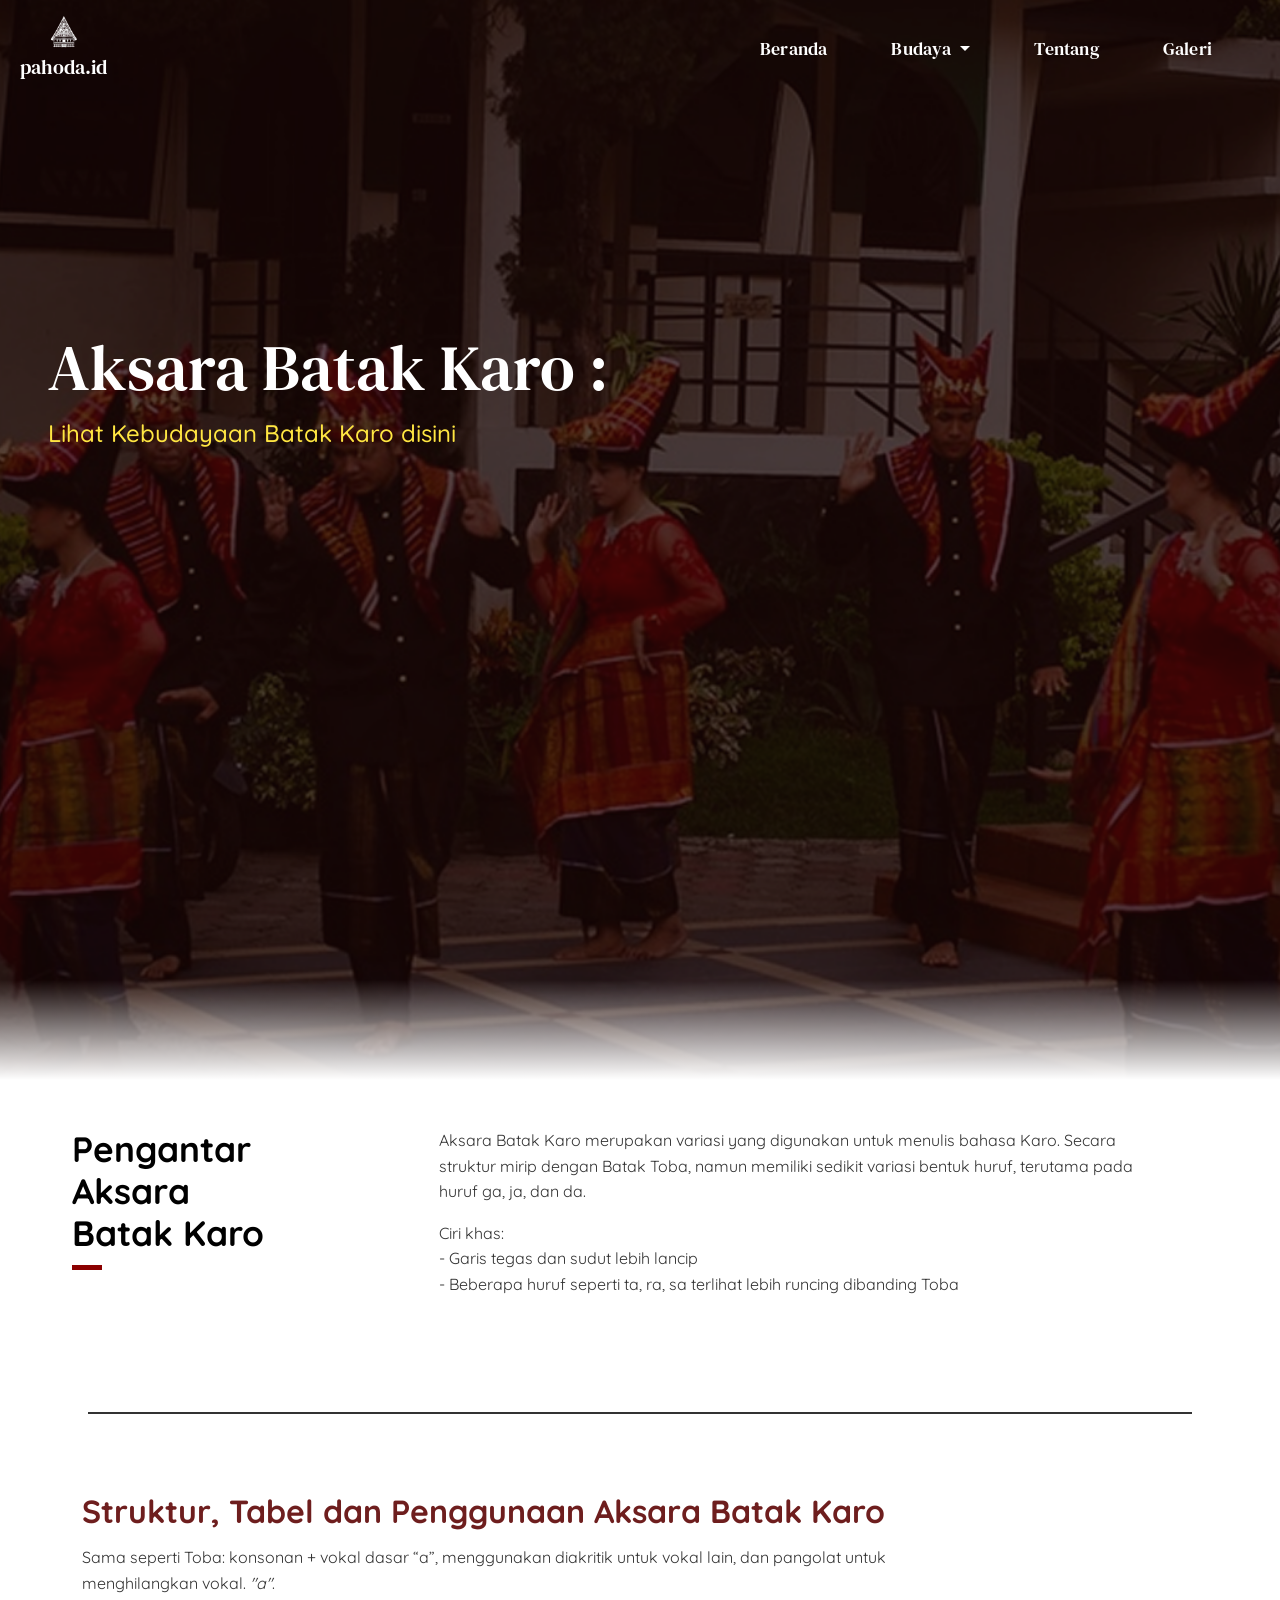
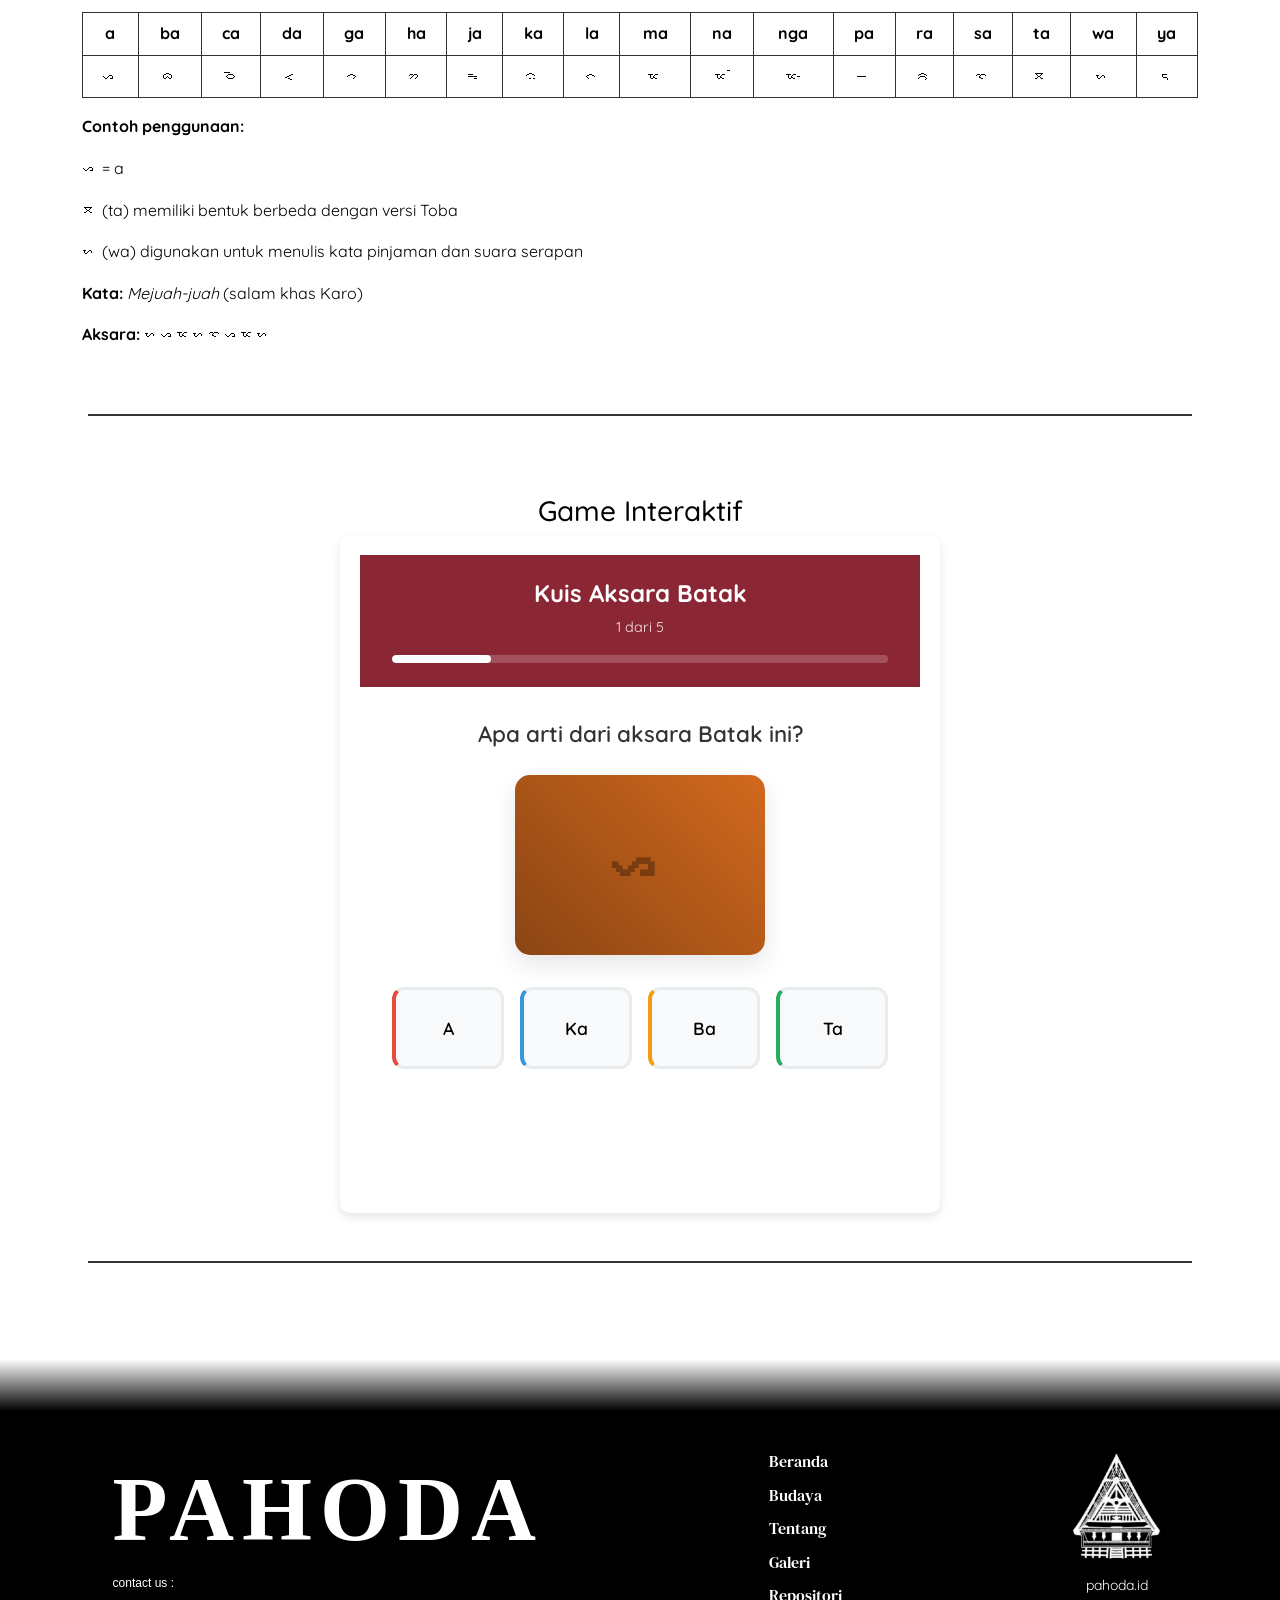
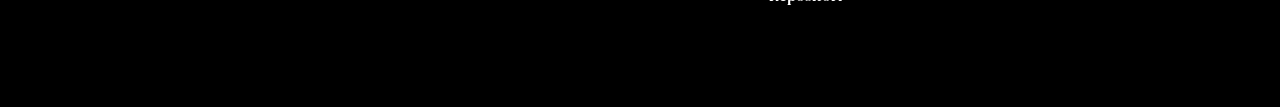
==== commit 9efb3d6e: "midnight code" ====
--- a/aksara_karo.html
+++ b/aksara_karo.html
@@ -3,7 +3,7 @@
 <head>
     <meta charset="UTF-8">
     <meta name="viewport" content="width=device-width, initial-scale=1.0">
-    <title>Document</title>
+    <title>Karo</title>
     <link
         href="https://fonts.googleapis.com/css2?family=DM+Serif+Display:wght@400&family=DM+Serif+Text:wght@400&family=Quicksand:wght@300;400;500;600;700&display=swap"
         rel="stylesheet">
@@ -21,7 +21,7 @@
     
         <nav class="navbar navbar-expand-lg fixed-top my-navbar">
             <div class="container-fluid">
-                <a class="navbar-brand p-2 d-flex flex-column align-items-center" href="#">
+                <a class="navbar-brand p-2 d-flex flex-column align-items-center" href="index.html">
                     <img src="./ASSETS/logo1.png" alt="logo" width="30px">
                     <span class="brand-text">pahoda.id</span>
                 </a>
@@ -51,7 +51,7 @@
                             <a href="tentang.html" class="nav-link">Tentang</a>
                         </li>
                         <li class="nav-item pe-5">
-                            <a href="#" class="nav-link">Galeri</a>
+                            <a href="galeri.html" class="nav-link">Galeri</a>
                         </li>
                     </ul>
                 </div>
@@ -223,10 +223,10 @@
                 <p class="footer-contact">contact us :</p>
             </div>
             <div class="footer-middle align-self-center">
-                <a class="pb-2" href="#">Beranda</a>
-                <a class="pb-2" href="#">Budaya</a>
-                <a class="pb-2" href="#">Tentang</a>
-                <a class="pb-2" href="#">Galeri</a>
+                <a class="pb-2" href="index.html">Beranda</a>
+                <a class="pb-2" href="budaya.html">Budaya</a>
+                <a class="pb-2" href="tentang.html">Tentang</a>
+                <a class="pb-2" href="galeri.html">Galeri</a>
                 <a class="pb-2" href="#">Repositori</a>
             </div>
             <div class="footer-right align-self-center">
--- a/css/header.css
+++ b/css/header.css
@@ -76,14 +76,15 @@
 }
 
 .brand-text {
-	font-size: 12px;
-	color: white;
+	font-size: 20px;
+	color: white;
+	font-family: 'DM Serif Text', serif;
 }
 
 .navbar-nav .nav-link {
 	color: white;
 	font-size: 18px;
-	font-family: var(--font-quicksand);
+	font-family: 'DM Serif Text', serif;
 	font-weight: 500;
 	cursor: pointer;
 	text-decoration: none;
@@ -104,6 +105,7 @@
 .my-navbar .nav-link.show {
 	color: white !important;
 }
+
 
 .hero-content {
 	position: absolute;
@@ -213,3 +215,4 @@
 	margin-top: 3px;
 	font-size: 14px;
 }
+
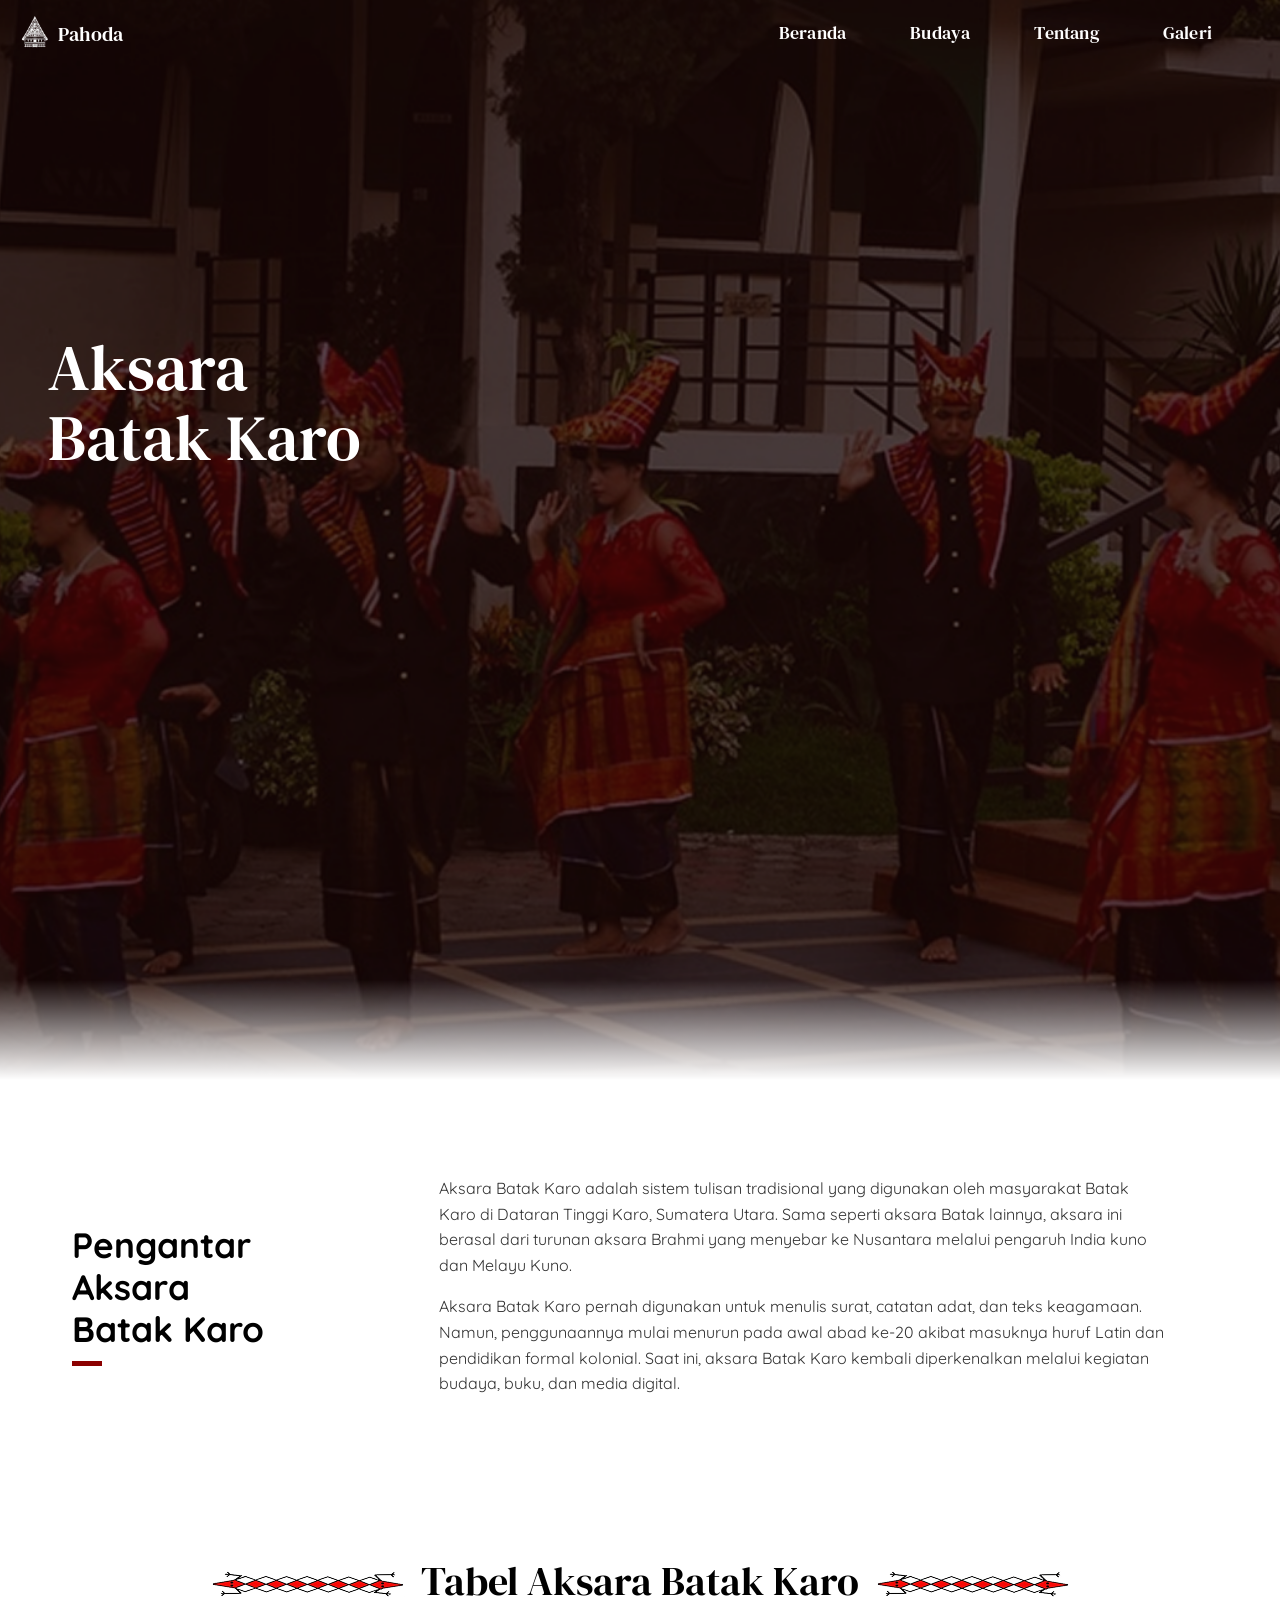
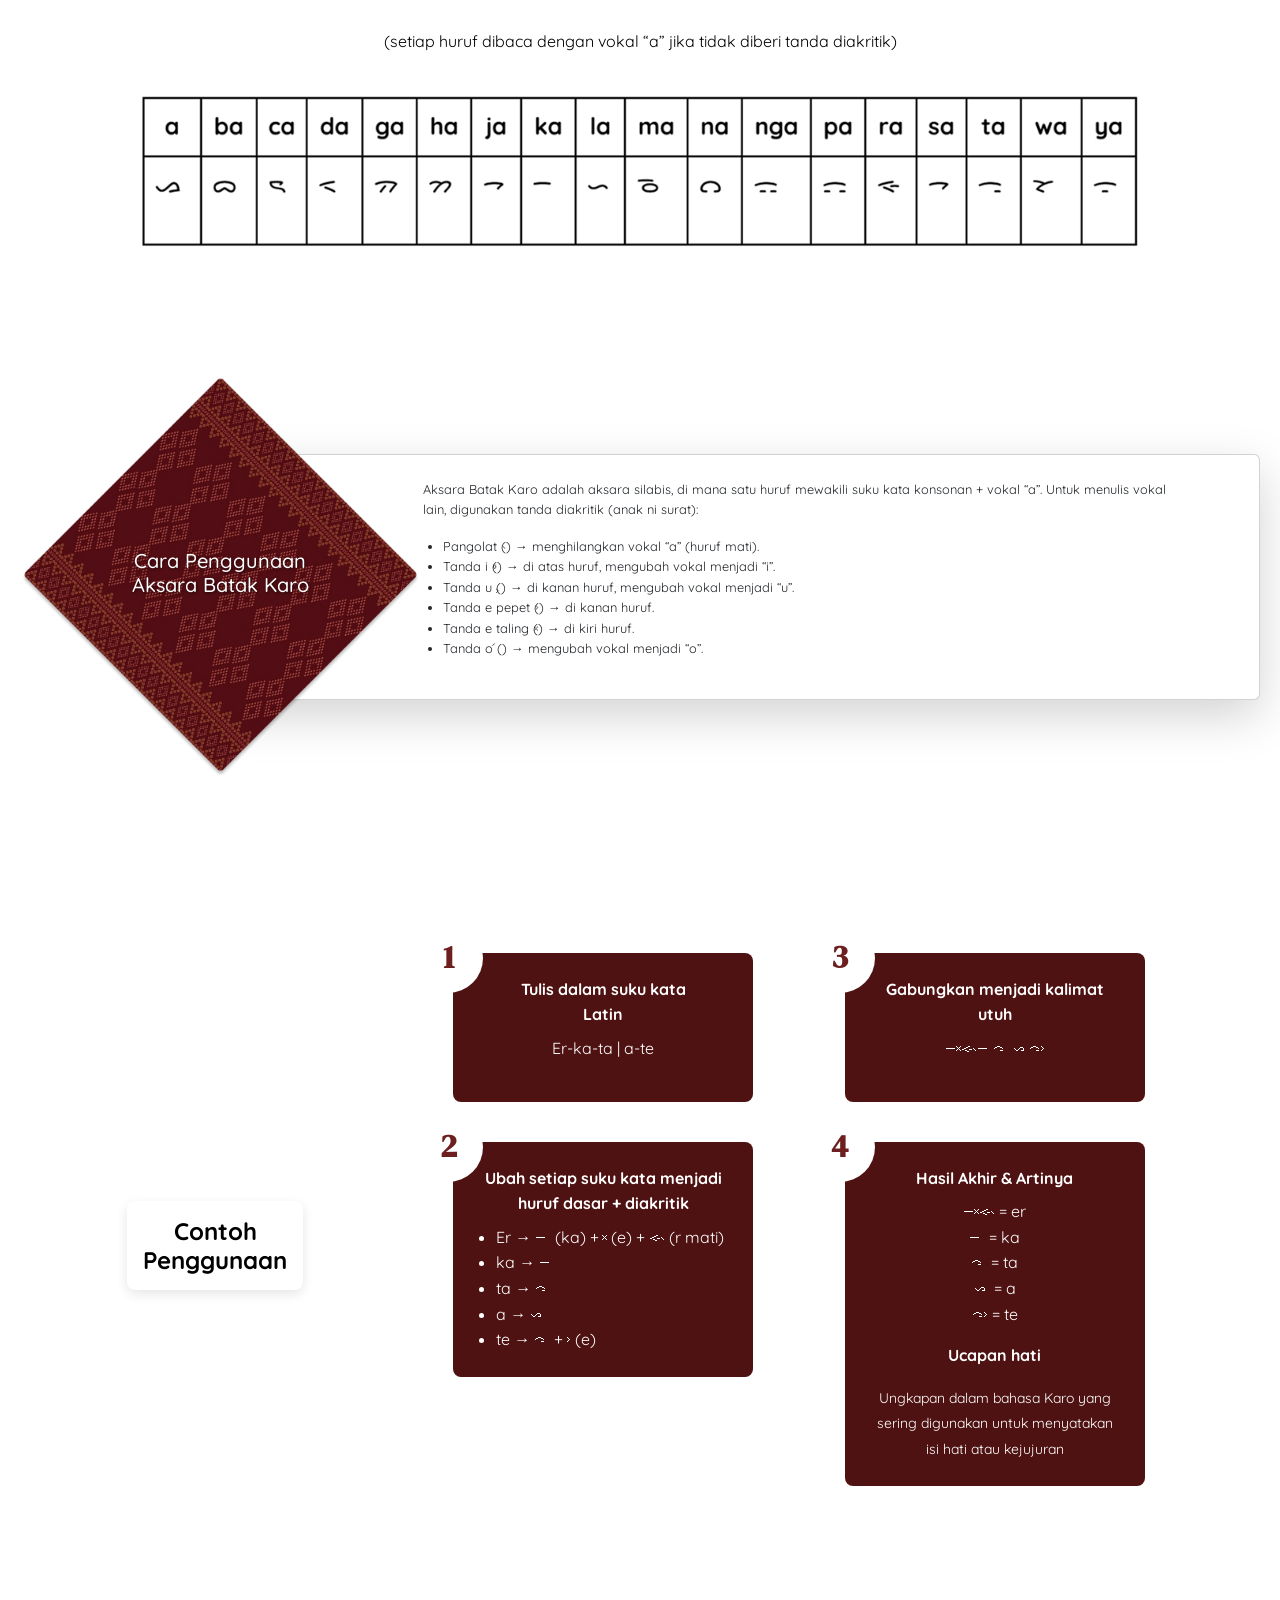
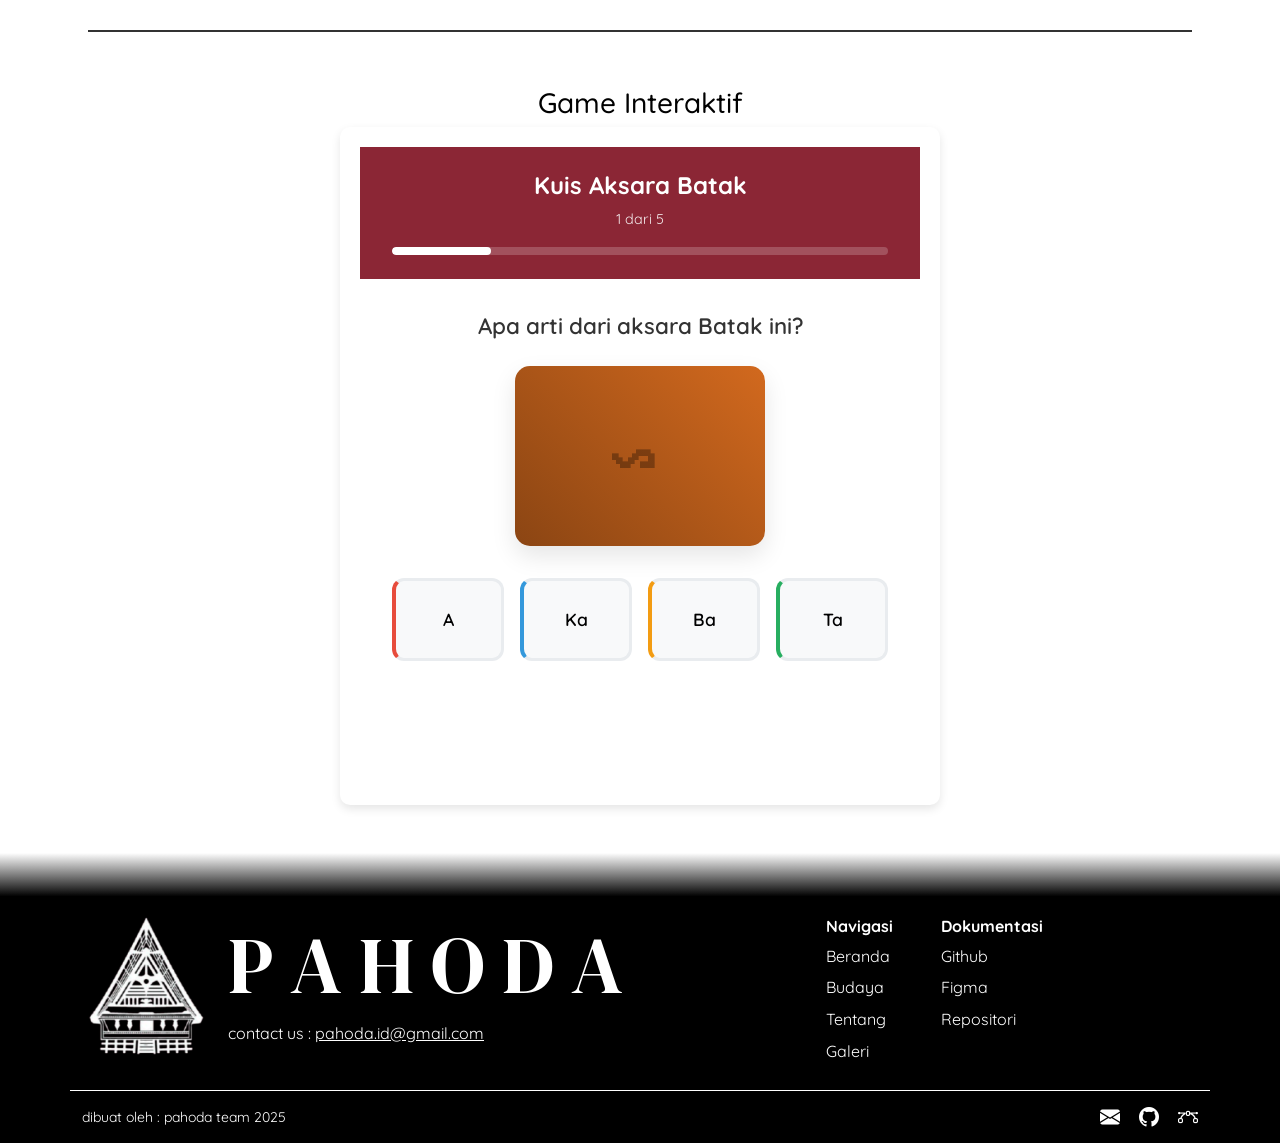
==== commit 68dbfc6b: "ifa's works" ====
--- a/aksara_karo.html
+++ b/aksara_karo.html
@@ -10,21 +10,22 @@
     <link href="https://cdn.jsdelivr.net/npm/bootstrap@5.3.7/dist/css/bootstrap.min.css" rel="stylesheet"
         integrity="sha384-LN+7fdVzj6u52u30Kp6M/trliBMCMKTyK833zpbD+pXdCLuTusPj697FH4R/5mcr" crossorigin="anonymous">
     <link rel="stylesheet" href="https://cdn.jsdelivr.net/npm/bootstrap-icons@1.11.3/font/bootstrap-icons.css">        
-    <link rel="stylesheet" href="css/aksara_karo.css" />
+    <link rel="stylesheet" href="css/aksara_toba.css" />
     <link rel="stylesheet" href="css/header.css" />
 </head>
 <body>
     
- <!-- HEADER -->
+<!-- HEADER -->
     <div class="header-section">
-        <img src="./ASSETS/img/gede_karo.png" alt="Background" class="bg" />
+        <img src="./ASSETS/img/karo_gede.png" alt="Background" class="bg" />
     
         <nav class="navbar navbar-expand-lg fixed-top my-navbar">
             <div class="container-fluid">
-                <a class="navbar-brand p-2 d-flex flex-column align-items-center" href="index.html">
-                    <img src="./ASSETS/logo1.png" alt="logo" width="30px">
-                    <span class="brand-text">pahoda.id</span>
+                <a class="navbar-brand p-2 d-flex align-items-center" href="index.html">
+                    <img src="./ASSETS/logo1.png" alt="logo" width="30px" class="me-2">
+                    <span class="brand-text">Pahoda</span>
                 </a>
+
                 <button class="navbar-toggler" type="button" data-bs-toggle="collapse" data-bs-target="#navbarNavDropdown"
                     aria-controls="navbarNavDropdown" aria-expanded="false" aria-label="Toggle navigation">
                     <span class="navbar-toggler-icon"></span>
@@ -34,18 +35,8 @@
                         <li class="nav-item pe-5">
                             <a class="nav-link" aria-current="page" href="index.html">Beranda</a>
                         </li>
-                        <li class="nav-item dropdown pe-5">
-                            <a class="nav-link dropdown-toggle" href="#" role="button" data-bs-toggle="dropdown"
-                                aria-expanded="false">
-                                Budaya
-                            </a>
-                            <ul class="dropdown-menu">
-                                <li><a class="dropdown-item" href="budaya_toba.html">Toba</a></li>
-                                <li><a class="dropdown-item" href="#">Karo</a></li>
-                                <li><a class="dropdown-item" href="#">Simalungun</a></li>
-                                <li><a class="dropdown-item" href="#">Pakpak</a></li>
-                                <li><a class="dropdown-item" href="#">Mandailing</a></li>
-                            </ul>
+                        <li class="nav-item pe-5">
+                            <a class="nav-link" aria-current="page" href="budaya.html">Budaya</a>
                         </li>
                         <li class="nav-item pe-5">
                             <a href="tentang.html" class="nav-link">Tentang</a>
@@ -59,9 +50,7 @@
         </nav> 
     
         <div class="hero-content ps-5 ">
-            <h1>Aksara Batak Karo :</h1>        
-            <h4 class="pt-3" style="color: #FFE642;">
-                Lihat Kebudayaan Batak Karo disini            </h4>
+            <h1>Aksara<br> Batak Karo</h1>        
         </div>
         <div class="gradient-bottom"></div>
     </div>
@@ -73,95 +62,150 @@
             <div class="batak-overlay"></div>
             <div class="container batak-content mx-5 px-4">
                 <div class="row justify-content-center g-2">
-                    <div class="col-md-4">
-                        <h2 class="batak-title">
+                    <div class="col-md-4 py-5">
+                        <h2 class="batak-title mt-5">
                         Pengantar<br>
                         Aksara<br>
                         Batak Karo
                         </h2>
                     </div>
-                    <div class="col-md-8">
+                    <div class="col-md-8 py-5">
                         <p class="batak-text">
-                        Aksara Batak Karo merupakan variasi yang digunakan untuk menulis bahasa Karo. Secara struktur mirip dengan Batak Toba, namun memiliki sedikit variasi bentuk huruf, terutama pada huruf ga, ja, dan da.                         </p>
+                        Aksara Batak Karo adalah sistem tulisan tradisional yang digunakan oleh masyarakat Batak Karo di Dataran Tinggi Karo, Sumatera Utara. Sama seperti aksara Batak lainnya, aksara ini berasal dari turunan aksara Brahmi yang menyebar ke Nusantara melalui pengaruh India kuno dan Melayu Kuno.
+                        </p>
                         <p class="batak-text">
-                        Ciri khas:<br>
-                        - Garis tegas dan sudut lebih lancip<br>
-                        - Beberapa huruf seperti ta, ra, sa terlihat lebih runcing dibanding Toba                        </p>
+                        Aksara Batak Karo pernah digunakan untuk menulis surat, catatan adat, dan teks keagamaan. Namun, penggunaannya mulai menurun pada awal abad ke-20 akibat masuknya huruf Latin dan pendidikan formal kolonial. Saat ini, aksara Batak Karo kembali diperkenalkan melalui kegiatan budaya, buku, dan media digital.
+                        </p>
                     </div>
                 </div>
             </div>
         </section>
 
-        <!--STRUKTUR-->
-        <section class="section-batak">
-        <div class="section-overlay"></div>
-        <div class="container section-content">
-            <div class="section-border pb-5"></div>
-            <h2 class="section-title">Struktur, Tabel dan Penggunaan Aksara Batak Karo</h2>
-            <p class="section-text">
-            Sama seperti Toba: konsonan + vokal dasar “a”, menggunakan diakritik untuk vokal lain, dan pangolat untuk menghilangkan vokal. <em>"a"</em>. 
+       <section class="batak-section py-5">
+  <div class="container">
+    <div class="row justify-content-center text-center mb-4">
+      <div class="d-flex align-items-center justify-content-center gap-3">
+        <!-- Ornamen kiri -->
+        <img src="ASSETS/img/ornamen2.png" alt="Ornamen" class="ornamen-img">
+
+        <!-- Judul -->
+        <h3 class="mb-0" style="font-family: dm serif display; font-size: 2.5rem;">Tabel Aksara Batak Karo</h3>
+
+        <!-- Ornamen kanan -->
+        <img src="ASSETS/img/ornamen2.png" alt="Ornamen" class="ornamen-img">
+      </div>
+    </div>
+    <p class="text-center pb-3">(setiap huruf dibaca dengan vokal “a” jika tidak diberi tanda diakritik)</p>
+  </div>
+
+    <!-- Tabel -->
+    <div class="text-center my-4">
+  <img src="./ASSETS/img/karo_aksara.png" alt="Aksara Batak" class="img-fluid" style="max-width: 100%; width: 1000px ;height: auto;">
+</div>
+
+    <!-- Cara Penggunaan -->
+    
+  <div class="d-flex align-items-center flex-wrap position-relative pt-5 section-penggunaan">
+  <!-- Diamond -->
+  <div class="diamond">
+    <div class="usage-box d-flex align-items-center justify-content-center">
+      <h5 class="text-white text-center">
+        Cara Penggunaan<br>Aksara Batak Karo
+      </h5>
+    </div>
+  </div>
+
+  <!-- Card putih -->
+  <div class="card p-4 shadow-lg overlap-card">
+    <div class="isi-card px-5">
+      <p>
+        Aksara Batak Karo adalah aksara silabis, di mana satu huruf mewakili suku kata konsonan + vokal “a”. Untuk menulis vokal lain, digunakan tanda diakritik (anak ni surat):
+      </p>
+      <ul>
+        <li>Pangolat (᯲) → menghilangkan vokal “a” (huruf mati).</li>
+        <li>Tanda i (ᯪ) → di atas huruf, mengubah vokal menjadi “i”.</li>
+        <li>Tanda u (ᯮ) → di kanan huruf, mengubah vokal menjadi “u”.</li>
+        <li>Tanda e pepet (ᯧ) → di kanan huruf.</li>
+        <li>Tanda e taling (ᯬ) → di kiri huruf.</li>
+        <li>Tanda o (ᯯ) → mengubah vokal menjadi “o”.</li>
+      </ul>
+    </div>
+  </div>
+</div>
+</section>
+
+        <!-- CONTOH PENGGUNAAN -->
+
+        <section class="contoh-penggunaan py-5 section-penggunaan">
+  <div class="container">
+    <div class="row">
+      <!-- Judul -->
+      <div class="col-lg-3 text-lg-end mt-5">
+        <h4 class="fw-bold card-putih px-3 py-3 text-center">Contoh<br>Penggunaan</h4>
+      </div>
+
+      <!-- Kotak Langkah -->
+      <div class="col-lg-9">
+        <div class="row g-4">
+          <!-- Langkah 1 -->
+          <div class="col-md-6 px-5">
+            <div class="langkah-box text-center px-5">
+              <div class="nomor">1</div>
+              <p class="fw-bold mb-2">Tulis dalam suku kata Latin</p>
+              <p>Er-ka-ta | a-te</p>
+            </div>
+        </div>
+        <!-- Langkah 3 -->
+        <div class="col-md-6">
+          <div class="langkah-box text-center">
+            <div class="nomor">3</div>
+            <p class="fw-bold mb-2">Gabungkan menjadi kalimat utuh</p>
+            <p>ᯇᯬᯐ᯲ᯇᯏ ᯀᯏᯧ</p>
+          </div>
+        </div>
+          <!-- Langkah 2 -->
+          <div class="col-md-6 px-5 py-3">
+            <div class="langkah-box">
+              <div class="nomor">2</div>
+              <p class="fw-bold mb-2 text-center">Ubah setiap suku kata menjadi huruf dasar + diakritik</p>
+              <ul class="mb-0">
+                <li>Er → ᯇ (ka) + ᯬ (e) + ᯐ᯲ (r mati) </li>
+                <li>ka → ᯇ</li>
+                <li>ta → ᯏ</li>
+                <li>a → ᯀ</li>
+                <li>te → ᯏ + ᯧ (e)</li>
+              </ul>
+            </div>
+          </div>
+          <!-- Langkah 4 -->
+          <div class="col-md-6 py-3">
+            <div class="langkah-box text-center">
+              <div class="nomor">4</div>
+              <p class="fw-bold mb-2">Hasil Akhir & Artinya</p>
+              <p>
+                ᯇᯬᯐ᯲ = er<br>
+                ᯇ = ka<br>
+                ᯏ = ta<br>
+                ᯀ = a<br>
+                ᯏᯧ = te 
+                <p class="fw-bold">Ucapan hati</p>
+                
             </p>
-            <div class="table-responsive">
-        <table class="table table-bordered text-center align-middle mb-3 aksara-table">
-            <tr>
-            <th>a</th>
-            <th>ba</th>
-            <th>ca</th>
-            <th>da</th>
-            <th>ga</th>
-            <th>ha</th>
-            <th>ja</th>
-            <th>ka</th>
-            <th>la</th>
-            <th>ma</th>
-            <th>na</th>
-            <th>nga</th>
-            <th>pa</th>
-            <th>ra</th>
-            <th>sa</th>
-            <th>ta</th>
-            <th>wa</th>
-            <th>ya</th>
-            </tr>
-            <tr>
-            <td>ᯀ</td>
-            <td>ᯅ</td>
-            <td>ᯉ</td>
-            <td>ᯑ</td>
-            <td>ᯎ</td>
-            <td>ᯂ</td>
-            <td>ᯓ</td>
-            <td>ᯃ</td>
-            <td>ᯞ</td>
-            <td>ᯔ</td>
-            <td>ᯔᯰ</td>
-            <td>ᯔ᯳</td>
-            <td>ᯇ</td>
-            <td>ᯒ</td>
-            <td>ᯘ</td>
-            <td>ᯖ</td>
-            <td>ᯛ</td>
-            <td>ᯍ</td>
-            </tr>
-        </table>
-        </div>
-
-        <!-- Keterangan -->
-         <div class="col-md-7">
-                    <p class="fw-bold">Contoh penggunaan:</p>
-        <p>ᯀ = a</p>
-        <p>ᯖ (ta) memiliki bentuk berbeda dengan versi Toba</p>
-        <p>ᯛ (wa) digunakan untuk menulis kata pinjaman dan suara serapan</p>
-        
-        <p><strong>Kata:</strong> <em>Mejuah-juah</em> (salam khas Karo)</p>
-        <p><strong>Aksara:</strong> ᯛᯀᯔᯛᯘᯀᯔᯛ</p>
-    </div>
-        </div>
-        </section>
-
-     <!-- QUIZ -->
-                 <div class="container section-content">
-        <div class="section-border pb-5"></div> 
+              <small>Ungkapan dalam bahasa Karo yang sering digunakan untuk menyatakan isi hati atau kejujuran
+              </small>
+            </div>
+          </div>
+        </div>
+      </div>
+    </div>
+  </div>
+</section>
+
+
+
+        <!-- QUIZ -->
+                 <div id="quiz-toba"class="container section-content">
+        <div class="section-border pb-4 section-penggunaan"></div> 
         </div>
         <div>
             <h3 class="text-center">Game Interaktif</h3>
@@ -210,38 +254,70 @@
         </div>
     </div>
     <div class="container section-content pt-5">
-        <div class="section-border pb-5"></div> 
         </div>
      </div>
 
-     <!-- FOOTER -->
-      <footer class="footer mt-5">
-    <div class="footer-container">
-        <div class="d-flex justify-content-around">
-            <div class="footer-left align-self-center">
-                <h1 class="footer-title">PAHODA</h1>
-                <p class="footer-contact">contact us :</p>
-            </div>
-            <div class="footer-middle align-self-center">
-                <a class="pb-2" href="index.html">Beranda</a>
-                <a class="pb-2" href="budaya.html">Budaya</a>
-                <a class="pb-2" href="tentang.html">Tentang</a>
-                <a class="pb-2" href="galeri.html">Galeri</a>
-                <a class="pb-2" href="#">Repositori</a>
-            </div>
-            <div class="footer-right align-self-center">
-                <img src="./ASSETS/logo1.png" alt="Logo Rumah Adat">
-                <p>pahoda.id</p>
-            </div>
-        </div>
-    </div>
+      <!-- FOOTER -->
+<footer>
+
+  <div class="container">
+    <div class="row g-0 justify-content-between">
+    <!-- Kolom 1 & 2 -->
+    <div class="col-md-8 d-flex align-items-center">
+        <div class="me-3 footer-logo pt-4">
+            <img src="./ASSETS/logo1.png" alt="PAHODA">
+        </div>
+        <div>
+            <h1 style="font-size: 5rem; font-family: dm serif display;" >P A H O D A</h1>
+            <p class="mb-0">contact us :
+                <a href="mailto:pahoda.id@gmail.com" class="text-white">pahoda.id@gmail.com</a>
+            </p>
+        </div>
+    </div>
+
+    <!-- Kolom 3 & 4 -->
+    <div class="col-md-4 d-flex mt-4">
+        <div class="me-5">
+            <h5>Navigasi</h5>
+            <ul class="list-unstyled">
+                <li><a href="index.html">Beranda</a></li>
+                <li><a href="budaya.html">Budaya</a></li>
+                <li><a href="tentang.html">Tentang</a></li>
+                <li><a href="galeri.html">Galeri</a></li>
+            </ul>
+        </div>
+        <div>
+            <h5>Dokumentasi</h5>
+            <ul class="list-unstyled">
+                <li><a href="https://github.com/CheeseBurrrrger/pahoda-project">Github</a></li>
+                <li><a href="https://www.figma.com/design/LVTm9Ga4G2FitPlP2RLN8Y/Batak?node-id=483-2167&t=NnwvMEx0yFLqIWSK-1">Figma</a></li>
+                <li><a href="repositori.html">Repositori</a></li>
+            </ul>
+        </div>
+    </div>
+</div>
+
+
+
+    <!-- Footer Bottom -->
+    <div class="row footer-bottom align-items-center">
+      <div class="col-md-6 text-center text-md-start">
+        dibuat oleh : pahoda team 2025
+      </div>
+      <div class="col-md-6 text-center text-md-end footer-icons">
+        <a href="mailto:pahoda.id@gmail.com"><i class="bi bi-envelope-fill"></i></a>
+        <a href="https://github.com/CheeseBurrrrger/pahoda-project"><i class="bi bi-github"></i></a>
+        <a href="https://www.figma.com/design/LVTm9Ga4G2FitPlP2RLN8Y/Batak?node-id=483-2167&t=NnwvMEx0yFLqIWSK-1"><i class="bi bi-bezier"></i></a>
+      </div>
+    </div>
+  </div>
 </footer>
 
    <script src="https://cdn.jsdelivr.net/npm/bootstrap@5.3.7/dist/js/bootstrap.bundle.min.js"
     integrity="sha384-ndDqU0Gzau9qJ1lfW4pNLlhNTkCfHzAVBReH9diLvGRem5+R9g2FzA8ZGN954O5Q"
     crossorigin="anonymous"></script>
 
-        <script src="js/quiz_karo.js">
+    <script src="js/quiz_toba.js">
     </script>
 
 <script>
--- a/css/aksara_toba.css
+++ b/css/aksara_toba.css
@@ -0,0 +1,500 @@
+    .batak-content {
+      position: relative;
+      z-index: 2;
+    }
+
+    .batak-title {
+      font-weight: 700;
+      font-size: 2.2rem;
+      line-height: 1.2;
+    }
+
+    .batak-title::after {
+      content: '';
+      display: block;
+      width: 30px;
+      height: 5px;
+      background-color: #8B0000; /* warna merah tua seperti contoh */
+      margin-top: 10px;
+    }
+
+    .batak-text {
+      font-size: 1rem;
+      color: #333;
+    }
+
+     .section-border {
+      border-top: 2px solid #333;
+      max-width: 99%; /* jarak kiri-kanan */
+      margin: 0 auto 30px auto; /* tengah + jarak bawah */
+    }
+
+    /* CARA PENGGUNAAN */
+
+.batak-table th, 
+.batak-table td {
+  border: 2px solid #000;
+}
+
+ul {
+  padding-left: 20px;
+}
+
+/* Diamond Shape */
+.diamond {
+  width: 420px;
+  position: relative;
+  z-index: 2; /* di atas background lain */
+  padding-left: 20px ;
+}
+
+.usage-box {
+  width: 100%;
+  aspect-ratio: 1 / 1;
+  background-image: url('/ASSETS/img/batik2.png');
+  background-size: contain;
+  background-position: center;
+  background-repeat: no-repeat;
+  display: flex;
+  align-items: center;
+  justify-content: center;
+}
+
+.usage-box h5 {
+  color: white;
+  text-shadow: 1px 1px 3px rgba(0,0,0,0.6);
+}
+
+.overlap-card {
+  position: relative;
+  margin-left: -200px; /* overlap ke kiri */
+  flex: 1; /* biar memanjang ke kanan */
+  z-index: 1;
+  margin-right: 20px;
+}
+
+@media (max-width: 768px) {
+  .d-flex {
+    flex-direction: column;
+  }
+  .overlap-card {
+    margin-left: 0; /* hilang overlap di HP */
+    margin-top: -40px; /* sedikit numpang dari atas */
+    width: 100%;
+  }
+}
+
+.isi-card{
+    margin-left: 130px;
+    font-size: 0.8rem;
+}
+
+.section-penggunaan{
+    margin-top: 80px;
+}
+
+
+    /* CONTOH PENGGUNAAN */
+.langkah-box {
+  position: relative;
+  background-color: #4F1212; /* merah tua */
+  color: white;
+  padding: 1.5rem;
+  border-radius: 8px;
+  width: 300px;
+  margin-left: 50px;
+}
+
+.langkah-box .nomor {
+  position: absolute;
+  top: -30px;
+  left: -40px;
+  background-color: white;
+  color: #6d1f1f;
+  font-weight: bold;
+  border-radius: 50%;
+  width: 70px;
+  height: 70px;
+  display: flex;
+  align-items: center;
+  justify-content: center;
+  font-size: 2rem;
+  font-family: 'DM serif display';
+}
+
+.langkah-box ul {
+  padding-left: 1.2rem;
+}
+
+@media (max-width: 768px) {
+  .langkah-box {
+    padding: 1rem;
+  }
+  .langkah-box .nomor {
+    width: 30px;
+    height: 30px;
+    font-size: 1rem;
+  }
+}
+
+.card-putih {
+  border-radius: 8px;
+  box-shadow: 0 4px 12px rgba(0,0,0,0.1);
+  display: inline-block; /* biar ukurannya sesuai konten */
+  margin-top: 200px;
+  margin-right: 40px;
+}
+
+    /* QUIZ */
+
+    .quiz-container {
+    max-width: 600px; /* biar nggak terlalu melebar */
+    margin: 0 auto;   /* center horizontal */
+    background: #fff; /* opsional */
+    padding: 20px;
+    border-radius: 10px;
+    box-shadow: 0 4px 10px rgba(0,0,0,0.1);
+    }
+
+        /* Quiz Header */
+        .quiz-header {
+            background: #8B2635;
+            color: white;
+            padding: 1.5rem 2rem;
+            text-align: center;
+            position: relative;
+        }
+
+        .quiz-title {
+            font-size: 1.5rem;
+            font-weight: bold;
+            margin-bottom: 0.5rem;
+        }
+
+        .quiz-progress {
+            background: rgba(255, 255, 255, 0.2);
+            height: 8px;
+            border-radius: 4px;
+            overflow: hidden;
+            margin-top: 1rem;
+        }
+
+        .progress-bar {
+            background: white;
+            height: 100%;
+            border-radius: 4px;
+            transition: width 0.3s ease;
+            width: 0%;
+        }
+
+        .question-counter {
+            font-size: 0.9rem;
+            opacity: 0.9;
+        }
+
+        /* Quiz Content */
+        .quiz-content {
+            padding: 2rem;
+        }
+
+        .question-section {
+            text-align: center;
+            margin-bottom: 2rem;
+        }
+
+        .question-text {
+            font-size: 1.4rem;
+            font-weight: 600;
+            color: #333;
+            margin-bottom: 1.5rem;
+            line-height: 1.4;
+        }
+
+        .question-image {
+            width: 250px;
+            height: 180px;
+            margin: 0 auto 2rem;
+            border-radius: 15px;
+            overflow: hidden;
+            box-shadow: 0 10px 25px rgba(0, 0, 0, 0.1);
+            background: linear-gradient(45deg, #8B4513, #D2691E);
+            display: flex;
+            align-items: center;
+            justify-content: center;
+            position: relative;
+        }
+
+        .question-image img {
+            width: 100%;
+            height: 100%;
+            object-fit: cover;
+        }
+
+        /* Placeholder for Batak script */
+        .script-placeholder {
+            font-size: 4rem;
+            color: rgba(0, 0, 0, 0.3);
+            font-weight: bold;
+        }
+
+        /* Answer Options - HORIZONTAL LAYOUT LIKE QUIZIZZ */
+        .answers-grid {
+            display: grid;
+            grid-template-columns: repeat(4, 1fr);
+            gap: 1rem;
+            margin-bottom: 2rem;
+            max-width: 800px;
+            margin-left: auto;
+            margin-right: auto;
+        }
+
+        .answer-option {
+            background: #f8f9fa;
+            border: 3px solid #e9ecef;
+            border-radius: 12px;
+            padding: 1.5rem 1rem;
+            font-size: 1.1rem;
+            font-weight: 600;
+            cursor: pointer;
+            transition: all 0.3s ease;
+            text-align: center;
+            position: relative;
+            overflow: hidden;
+            min-height: 80px;
+            display: flex;
+            align-items: center;
+            justify-content: center;
+        }
+
+        .answer-option:hover {
+            border-color: #8B2635;
+            background: #f1f3f4;
+            transform: translateY(-3px);
+            box-shadow: 0 8px 20px rgba(0, 0, 0, 0.15);
+        }
+
+        .answer-option.correct {
+            background: #d4edda;
+            border-color: #28a745;
+            color: #155724;
+            animation: correctPulse 0.6s ease;
+        }
+
+        .answer-option.incorrect {
+            background: #f8d7da;
+            border-color: #dc3545;
+            color: #721c24;
+            animation: incorrectShake 0.6s ease;
+        }
+
+        .answer-option.disabled {
+            cursor: not-allowed;
+        }
+
+        /* Animations */
+        @keyframes correctPulse {
+            0% { transform: scale(1); }
+            50% { transform: scale(1.05); }
+            100% { transform: scale(1); }
+        }
+
+        @keyframes incorrectShake {
+            0%, 100% { transform: translateX(0); }
+            25% { transform: translateX(-5px); }
+            75% { transform: translateX(5px); }
+        }
+
+        /* Result Icons */
+        .result-icon {
+            position: absolute;
+            top: 8px;
+            right: 12px;
+            font-size: 1.5rem;
+            opacity: 0;
+            transition: opacity 0.3s ease;
+        }
+
+        .answer-option.correct .result-icon,
+        .answer-option.incorrect .result-icon {
+            opacity: 1;
+        }
+
+        /* Next Button */
+        .next-section {
+            text-align: center;
+            opacity: 0;
+            transition: opacity 0.3s ease;
+        }
+
+        .next-section.show {
+            opacity: 1;
+        }
+
+        .next-btn {
+            background: #8B2635;
+            color: white;
+            border: none;
+            padding: 1rem 2.5rem;
+            border-radius: 25px;
+            font-size: 1.1rem;
+            font-weight: 600;
+            cursor: pointer;
+            transition: all 0.3s ease;
+        }
+
+        .next-btn:hover {
+            background: #6B1E2A;
+            transform: translateY(-2px);
+            box-shadow: 0 5px 15px rgba(139, 38, 53, 0.3);
+        }
+
+        /* Quiz Complete */
+        .quiz-complete {
+            text-align: center;
+            padding: 2rem;
+            display: none;
+        }
+
+        .quiz-complete.show {
+            display: block;
+        }
+
+        .complete-icon {
+            font-size: 4rem;
+            margin-bottom: 1rem;
+        }
+
+        .complete-title {
+            font-size: 2rem;
+            font-weight: bold;
+            color: #333;
+            margin-bottom: 1rem;
+        }
+
+        .final-score {
+            font-size: 1.5rem;
+            color: #8B2635;
+            font-weight: 600;
+            margin-bottom: 2rem;
+        }
+
+        .restart-btn {
+            background: #28a745;
+            color: white;
+            border: none;
+            padding: 1rem 2rem;
+            border-radius: 25px;
+            font-size: 1rem;
+            font-weight: 600;
+            cursor: pointer;
+            transition: all 0.3s ease;
+        }
+
+        .restart-btn:hover {
+            background: #218838;
+            transform: translateY(-2px);
+        }
+
+        /* Responsive Design */
+        @media (max-width: 768px) {
+            .quiz-container {
+                margin: 1rem;
+            }
+
+            .quiz-content {
+                padding: 1.5rem;
+            }
+
+            /* Stack answers vertically on mobile */
+            .answers-grid {
+                grid-template-columns: repeat(2, 1fr);
+                gap: 0.8rem;
+            }
+
+            .question-text {
+                font-size: 1.2rem;
+            }
+
+            .answer-option {
+                padding: 1.2rem 0.8rem;
+                font-size: 1rem;
+                min-height: 70px;
+            }
+
+            .question-image {
+                width: 200px;
+                height: 150px;
+            }
+
+            .script-placeholder {
+                font-size: 3rem;
+            }
+        }
+
+        @media (max-width: 480px) {
+            /* Single column on very small screens */
+            .answers-grid {
+                grid-template-columns: 1fr;
+                gap: 0.8rem;
+            }
+
+            .answer-option {
+                min-height: 60px;
+                padding: 1rem;
+            }
+
+            .question-image {
+                width: 180px;
+                height: 130px;
+            }
+
+            .script-placeholder {
+                font-size: 2.5rem;
+            }
+        }
+
+        /* Animation for question transitions */
+        .quiz-content.fade-out {
+            opacity: 0;
+            transform: translateX(-20px);
+            transition: all 0.3s ease;
+        }
+
+        .quiz-content.fade-in {
+            opacity: 1;
+            transform: translateX(0);
+            transition: all 0.3s ease;
+        }
+
+        /* Quizizz-style color coding for options */
+        .answer-option:nth-child(1) {
+            border-left: 4px solid #e74c3c;
+        }
+
+        .answer-option:nth-child(2) {
+            border-left: 4px solid #3498db;
+        }
+
+        .answer-option:nth-child(3) {
+            border-left: 4px solid #f39c12;
+        }
+
+        .answer-option:nth-child(4) {
+            border-left: 4px solid #27ae60;
+        }
+
+        .answer-option:nth-child(1):hover {
+            border-left-color: #c0392b;
+        }
+
+        .answer-option:nth-child(2):hover {
+            border-left-color: #2980b9;
+        }
+
+        .answer-option:nth-child(3):hover {
+            border-left-color: #e67e22;
+        }
+
+        .answer-option:nth-child(4):hover {
+            border-left-color: #229954;
+        }
--- a/css/header.css
+++ b/css/header.css
@@ -152,67 +152,69 @@
 }
 
 /* FOOTER SECTION */
-.footer {
-	background: linear-gradient(to bottom, #ffffff 0%, #000000 15%);
-	padding: 40px 0;
-}
-
-.footer-container {
-	/* display: flex;
-  justify-content: space-between;
-  align-items: flex-start;
-  max-width: 1000px; */
-	margin: auto;
-	padding: 50px 0;
-	color: white;
-}
-
-.footer-left {
-	text-align: left;
-}
-
-.footer-title {
-	font-size: 90px;
-	font-family: "Times New Roman", serif;
-	font-weight: bold;
-	letter-spacing: 8px;
-	margin: 0 0 10px;
-}
-
-.footer-contact {
-	font-size: 12px;
-	font-family: Arial, sans-serif;
-}
-
-.footer-middle {
-	display: flex;
-	flex-direction: column;
-	/* gap: 10px; */
-}
-
-.footer-middle a {
-	color: white;
-	text-decoration: none;
-	font-family: var(--font-serif-text), sans-serif;
-}
-
-.footer-middle a:hover {
-	text-decoration: underline;
-}
-
-.footer-right {
-	text-align: center;
-}
-
-.footer-right img {
-	max-width: 100px;
-	width: 100%;
-	display: block;
-	margin: auto;
-}
-
-.footer-right p {
-	margin-top: 3px;
-	font-size: 14px;
-}
-
+  footer {
+      background: linear-gradient(to bottom, #ffffff 0%, #000000 15%);
+      color: white;
+      font-family: 'Quicksand', sans-serif;
+      padding: 40px 0 10px;
+    }
+
+    .footer-logo img {
+      max-width: 130px;
+	  width: 100%;
+    }
+
+    .footer-logo h4 {
+      font-family: 'DM Serif Display', serif;
+      font-size: 28px;
+      letter-spacing: 5px;
+      font-weight: bold;
+    }
+
+    .footer-logo p {
+      margin: 5px 0 0;
+      font-size: 14px;
+    }
+
+    footer h5 {
+      font-weight: bold;
+      font-size: 16px;
+    }
+
+    footer ul {
+      list-style: none;
+      padding: 0;
+      margin: 0;
+    }
+
+    footer ul li {
+      margin-bottom: 6px;
+    }
+
+    footer ul li a {
+      text-decoration: none;
+      color: #fff;
+      transition: 0.3s;
+    }
+
+    footer ul li a:hover {
+      color: #ddd;
+    }
+
+    .footer-bottom {
+      border-top: 1px solid #fff;
+      margin-top: 20px;
+      padding-top: 10px;
+      font-size: 14px;
+    }
+
+    .footer-icons a {
+      color: white;
+      font-size: 20px;
+      margin-left: 15px;
+      transition: 0.3s;
+    }
+
+    .footer-icons a:hover {
+      color: #ccc;
+    }
